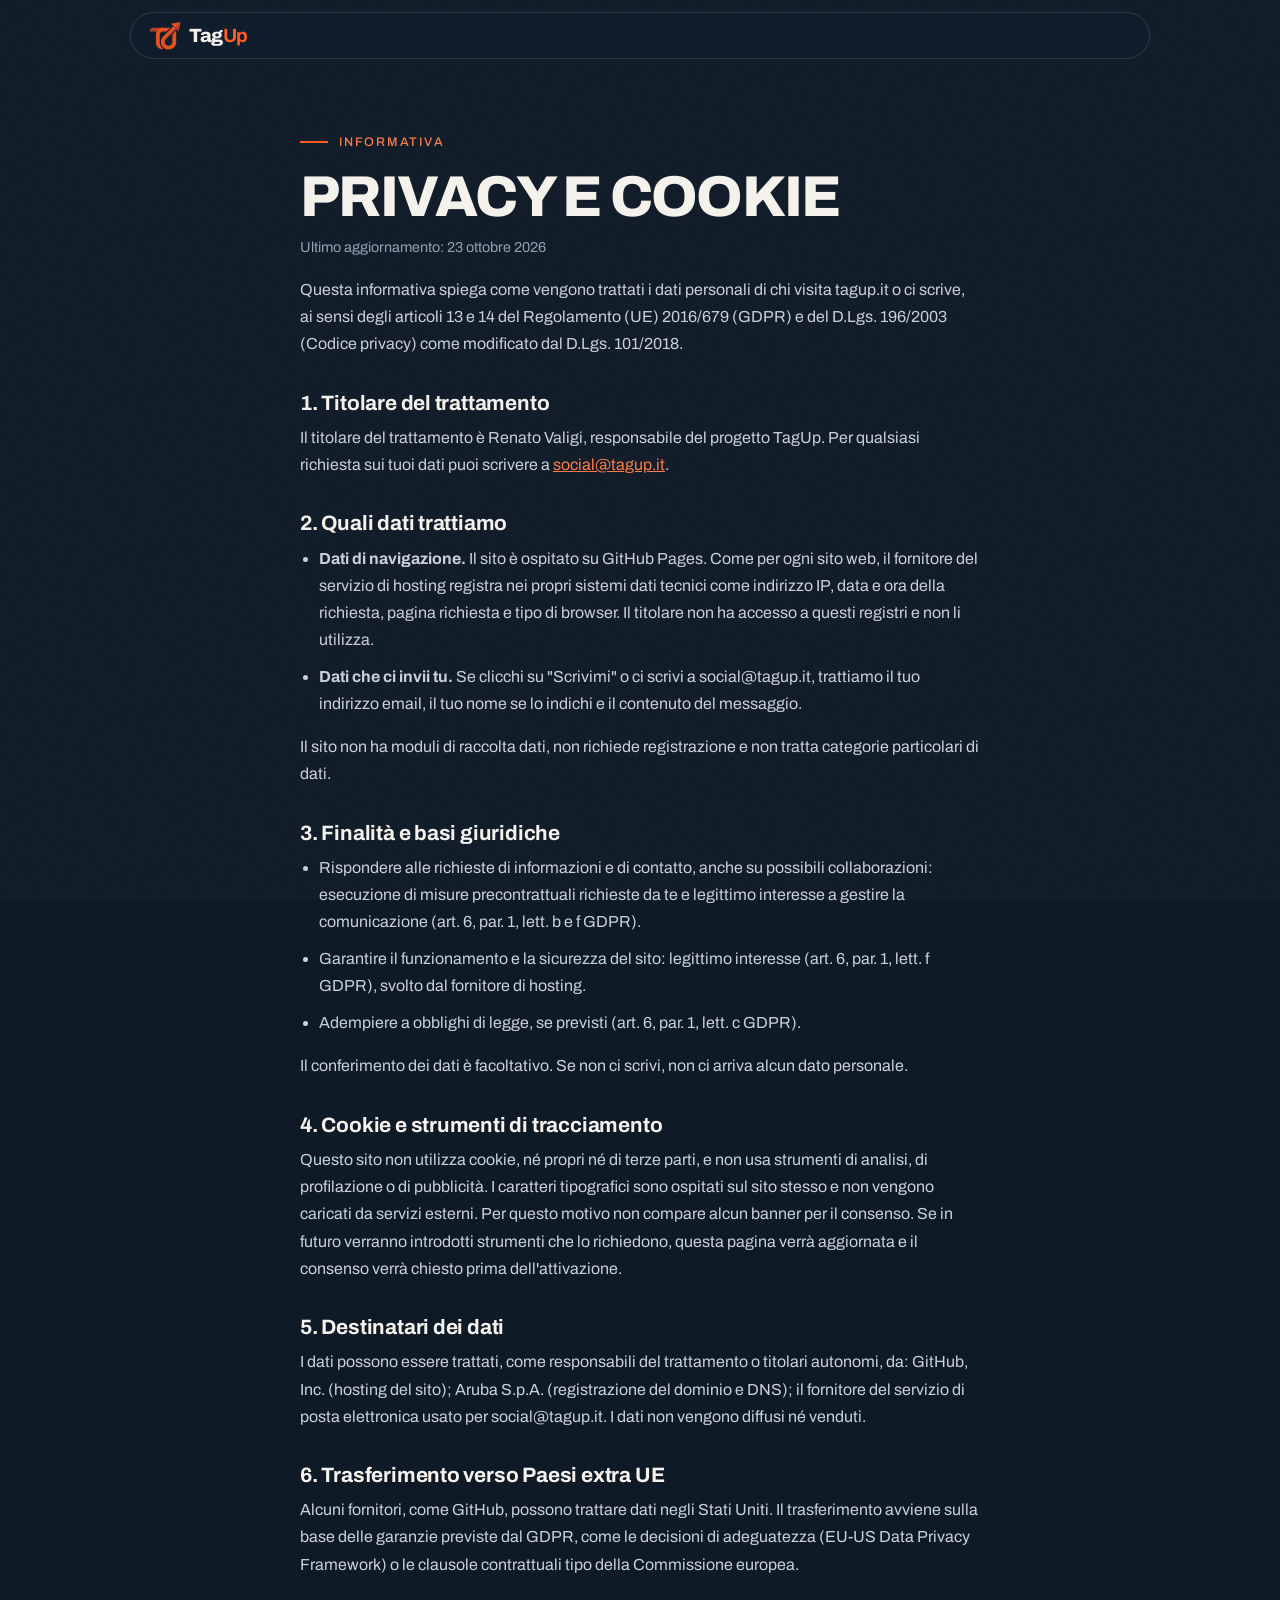
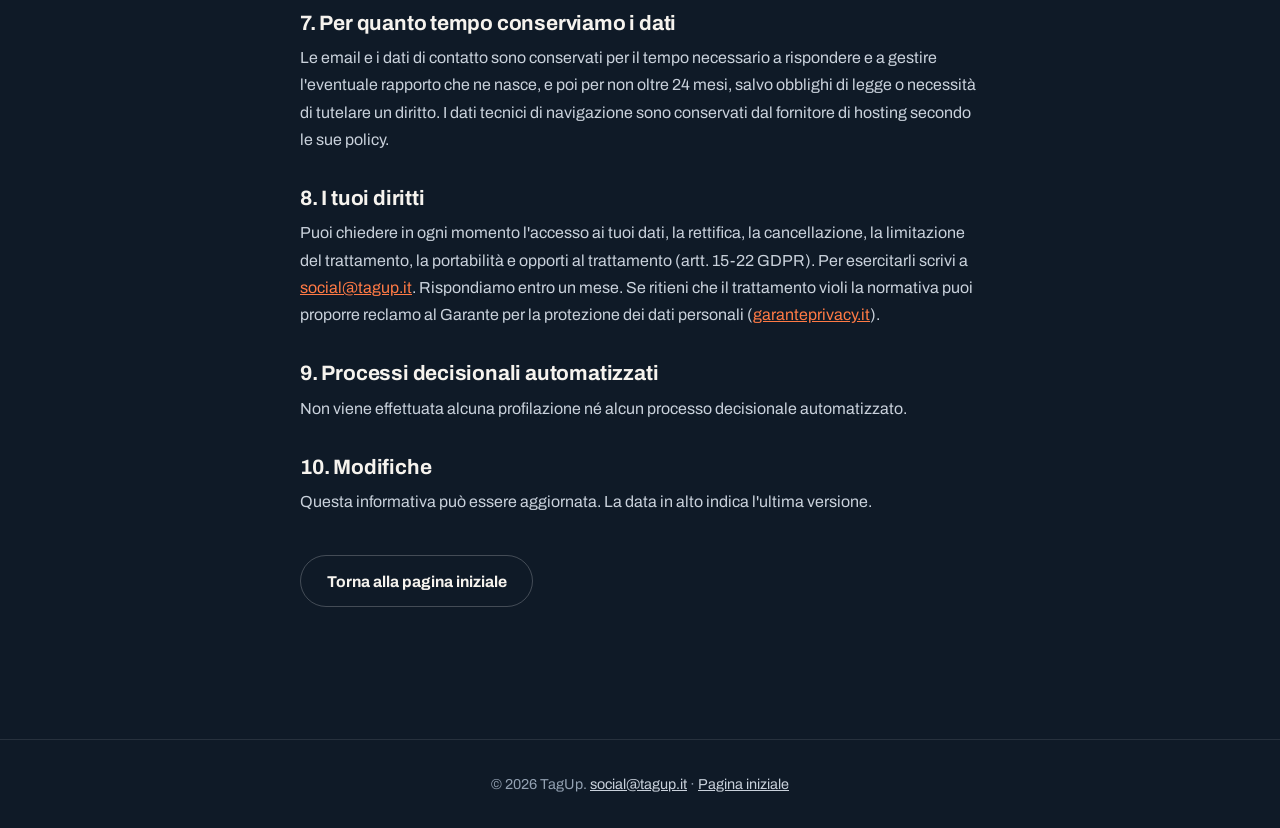
==== privacy.html @ be07acc1 "Email social@tagup.it, privacy e cookie, font in locale, riquadri leggibili Co-Authored-By: Claude S" ====
<!doctype html><html lang="it"><head><meta charset="utf-8"><meta name="viewport" content="width=device-width, initial-scale=1, viewport-fit=cover"><title>Informativa privacy e cookie | TagUp</title><meta name="robots" content="noindex"><link rel="stylesheet" href="assets/css/fonts.css"><link rel="stylesheet" href="assets/css/base.css"><link rel="stylesheet" href="assets/css/presentazione.css"><meta name="theme-color" content="#0f1a27"></head><body><svg width="0" height="0" style="position:absolute" aria-hidden="true" focusable="false"><defs><marker id="ah" viewBox="0 0 10 10" refX="8" refY="5" markerWidth="5" markerHeight="5" orient="auto-start-reverse"><path d="M0 0L10 5L0 10z" fill="#ff2929"/></marker><marker id="ay" viewBox="0 0 10 10" refX="8" refY="5" markerWidth="5" markerHeight="5" orient="auto-start-reverse"><path d="M0 0L10 5L0 10z" fill="#fbff12"/></marker><clipPath id="clip-0"> <path clip-rule="nonzero" d="M 0.78125 0 L 1199.21875 0 L 1199.21875 674.121094 L 0.78125 674.121094 Z M 0.78125 0 "/> </clipPath><clipPath id="clip-1"> <path clip-rule="nonzero" d="M 202 346.644531 L 256.222656 346.644531 L 256.222656 422 L 202 422 Z M 202 346.644531 "/> </clipPath><clipPath id="clip-2"> <path clip-rule="evenodd" d="M 250.289062 376.53125 L 256.144531 346.789062 L 226.40625 352.644531 L 234.015625 360.257812 L 201.101562 393.171875 C 198.222656 396.050781 196.191406 399.4375 195.011719 403.332031 C 193.828125 407.226562 193.632812 411.171875 194.429688 415.164062 C 195.222656 419.15625 196.910156 422.726562 199.496094 425.875 C 202.078125 429.023438 205.25 431.375 209.011719 432.933594 C 212.769531 434.492188 216.675781 435.070312 220.730469 434.671875 C 224.78125 434.273438 228.5 432.941406 231.882812 430.679688 C 235.269531 428.417969 237.921875 425.492188 239.839844 421.902344 C 241.757812 418.3125 242.71875 414.480469 242.71875 410.410156 L 242.71875 374.117188 L 230.464844 386.371094 L 230.464844 410.410156 C 230.464844 412.433594 229.988281 414.339844 229.035156 416.125 C 228.078125 417.910156 226.761719 419.367188 225.074219 420.492188 C 223.390625 421.617188 221.542969 422.277344 219.527344 422.476562 C 217.511719 422.675781 215.570312 422.386719 213.699219 421.609375 C 211.828125 420.835938 210.25 419.667969 208.964844 418.101562 C 207.679688 416.535156 206.839844 414.761719 206.445312 412.773438 C 206.050781 410.789062 206.148438 408.828125 206.734375 406.890625 C 207.324219 404.949219 208.332031 403.265625 209.765625 401.835938 L 242.679688 368.917969 Z M 250.289062 376.53125 "/> </clipPath><clipPath id="clip-3"> <path clip-rule="nonzero" d="M 202 346.644531 L 256.222656 346.644531 L 256.222656 423 L 202 423 Z M 202 346.644531 "/> </clipPath><clipPath id="clip-4"> <path clip-rule="evenodd" d="M 250.289062 376.53125 L 256.144531 346.789062 L 226.40625 352.644531 L 234.015625 360.257812 L 201.101562 393.171875 C 198.222656 396.050781 196.191406 399.4375 195.011719 403.332031 C 193.828125 407.226562 193.632812 411.171875 194.429688 415.164062 C 195.222656 419.15625 196.910156 422.726562 199.496094 425.875 C 202.078125 429.023438 205.25 431.375 209.011719 432.933594 C 212.769531 434.492188 216.675781 435.070312 220.730469 434.671875 C 224.78125 434.273438 228.5 432.941406 231.882812 430.679688 C 235.269531 428.417969 237.921875 425.492188 239.839844 421.902344 C 241.757812 418.3125 242.71875 414.480469 242.71875 410.410156 L 242.71875 374.117188 L 230.464844 386.371094 L 230.464844 410.410156 C 230.464844 412.433594 229.988281 414.339844 229.035156 416.125 C 228.078125 417.910156 226.761719 419.367188 225.074219 420.492188 C 223.390625 421.617188 221.542969 422.277344 219.527344 422.476562 C 217.511719 422.675781 215.570312 422.386719 213.699219 421.609375 C 211.828125 420.835938 210.25 419.667969 208.964844 418.101562 C 207.679688 416.535156 206.839844 414.761719 206.445312 412.773438 C 206.050781 410.789062 206.148438 408.828125 206.734375 406.890625 C 207.324219 404.949219 208.332031 403.265625 209.765625 401.835938 L 242.679688 368.917969 Z M 250.289062 376.53125 "/> </clipPath><clipPath id="clip-5"> <path clip-rule="nonzero" d="M 858 286.722656 L 912.367188 286.722656 L 912.367188 363 L 858 363 Z M 858 286.722656 "/> </clipPath><clipPath id="clip-6"> <path clip-rule="evenodd" d="M 906.433594 316.609375 L 912.289062 286.867188 L 882.550781 292.722656 L 890.160156 300.335938 L 857.246094 333.25 C 854.367188 336.128906 852.335938 339.515625 851.15625 343.410156 C 849.972656 347.304688 849.777344 351.25 850.574219 355.242188 C 851.367188 359.234375 853.054688 362.804688 855.640625 365.953125 C 858.222656 369.101562 861.394531 371.453125 865.15625 373.011719 C 868.914062 374.570312 872.820312 375.148438 876.875 374.75 C 880.925781 374.351562 884.644531 373.019531 888.027344 370.757812 C 891.414062 368.496094 894.066406 365.570312 895.984375 361.980469 C 897.902344 358.390625 898.863281 354.558594 898.863281 350.488281 L 898.863281 314.195312 L 886.609375 326.449219 L 886.609375 350.488281 C 886.609375 352.511719 886.132812 354.417969 885.179688 356.203125 C 884.222656 357.988281 882.90625 359.445312 881.222656 360.570312 C 879.535156 361.695312 877.6875 362.355469 875.671875 362.554688 C 873.65625 362.753906 871.714844 362.464844 869.84375 361.6875 C 867.972656 360.914062 866.394531 359.746094 865.109375 358.179688 C 863.824219 356.613281 862.984375 354.839844 862.589844 352.851562 C 862.195312 350.867188 862.292969 348.90625 862.878906 346.964844 C 863.46875 345.027344 864.476562 343.34375 865.910156 341.914062 L 898.824219 308.996094 Z M 906.433594 316.609375 "/> </clipPath><g id="mark"><path fill-rule="nonzero" fill="rgb(72.158813%, 25.099182%, 16.468811%)" fill-opacity="1" d="M 158.40625 377.246094 C 158.40625 376.441406 158.484375 375.644531 158.644531 374.851562 C 158.800781 374.0625 159.03125 373.292969 159.339844 372.550781 C 159.648438 371.804688 160.027344 371.097656 160.476562 370.429688 C 160.921875 369.757812 161.433594 369.136719 162.003906 368.566406 C 162.570312 368 163.191406 367.488281 163.863281 367.042969 C 164.53125 366.59375 165.238281 366.214844 165.984375 365.90625 C 166.730469 365.597656 167.496094 365.367188 168.285156 365.207031 C 169.078125 365.050781 169.875 364.972656 170.679688 364.972656 L 200.945312 364.972656 L 200.945312 377.246094 Z M 158.40625 377.246094 "/> <path fill-rule="nonzero" fill="rgb(90.979004%, 31.369019%, 12.159729%)" fill-opacity="1" d="M 224.058594 364.972656 L 200.945312 364.972656 C 200.191406 364.972656 199.441406 365.011719 198.691406 365.082031 C 197.945312 365.15625 197.203125 365.265625 196.464844 365.414062 C 195.726562 365.5625 195 365.742188 194.277344 365.960938 C 193.558594 366.179688 192.851562 366.433594 192.15625 366.722656 C 191.460938 367.007812 190.78125 367.328125 190.121094 367.683594 C 189.457031 368.039062 188.8125 368.425781 188.1875 368.84375 C 187.5625 369.261719 186.957031 369.707031 186.378906 370.183594 C 185.796875 370.664062 185.238281 371.167969 184.707031 371.699219 C 184.175781 372.230469 183.671875 372.785156 183.195312 373.367188 C 182.71875 373.949219 182.269531 374.550781 181.851562 375.179688 C 181.433594 375.804688 181.046875 376.449219 180.695312 377.109375 C 180.339844 377.773438 180.019531 378.453125 179.730469 379.148438 C 179.441406 379.84375 179.191406 380.550781 178.972656 381.269531 C 178.753906 381.988281 178.570312 382.71875 178.421875 383.453125 C 178.277344 384.191406 178.167969 384.9375 178.09375 385.683594 C 178.019531 386.433594 177.984375 387.183594 177.984375 387.933594 L 177.984375 412.992188 C 177.984375 413.742188 178.023438 414.488281 178.105469 415.230469 C 178.1875 415.976562 178.308594 416.714844 178.46875 417.445312 C 178.632812 418.179688 178.832031 418.898438 179.070312 419.609375 C 179.3125 420.316406 179.589844 421.011719 179.90625 421.691406 C 180.222656 422.371094 180.574219 423.03125 180.960938 423.671875 C 181.351562 424.3125 181.769531 424.929688 182.226562 425.527344 C 182.679688 426.121094 183.167969 426.691406 183.683594 427.230469 C 184.203125 427.773438 184.746094 428.285156 185.320312 428.769531 C 185.890625 429.253906 186.488281 429.703125 187.113281 430.121094 C 187.734375 430.539062 188.375 430.921875 189.039062 431.269531 C 189.703125 431.617188 190.382812 431.925781 191.082031 432.199219 C 191.777344 432.472656 192.488281 432.710938 193.210938 432.90625 C 193.933594 433.101562 194.667969 433.257812 195.40625 433.375 C 196.144531 433.492188 196.890625 433.566406 197.640625 433.601562 C 198.386719 433.640625 199.136719 433.632812 199.882812 433.585938 C 200.628906 433.542969 201.375 433.457031 202.113281 433.328125 C 200.28125 432.03125 198.628906 430.535156 197.152344 428.84375 C 195.679688 427.148438 194.425781 425.304688 193.394531 423.3125 C 192.363281 421.316406 191.582031 419.230469 191.054688 417.046875 C 190.523438 414.867188 190.257812 412.652344 190.257812 410.410156 L 190.257812 387.933594 C 190.257812 387.234375 190.324219 386.539062 190.460938 385.851562 C 190.597656 385.160156 190.800781 384.492188 191.070312 383.84375 C 191.339844 383.195312 191.667969 382.582031 192.058594 381.996094 C 192.449219 381.414062 192.890625 380.875 193.386719 380.378906 C 193.882812 379.882812 194.421875 379.4375 195.007812 379.046875 C 195.589844 378.660156 196.207031 378.328125 196.855469 378.0625 C 197.503906 377.792969 198.171875 377.589844 198.859375 377.453125 C 199.546875 377.316406 200.242188 377.246094 200.945312 377.246094 L 211.785156 377.246094 Z M 224.058594 364.972656 "/> <path fill-rule="nonzero" fill="rgb(90.979004%, 31.369019%, 12.159729%)" fill-opacity="1" d="M 242.71875 374.117188 L 242.71875 410.410156 C 242.71875 410.90625 242.703125 411.40625 242.671875 411.902344 C 242.640625 412.402344 242.597656 412.898438 242.535156 413.394531 C 242.472656 413.886719 242.398438 414.382812 242.308594 414.871094 C 242.214844 415.363281 242.109375 415.847656 241.988281 416.332031 C 241.867188 416.816406 241.730469 417.296875 241.582031 417.773438 C 241.429688 418.246094 241.265625 418.71875 241.085938 419.183594 C 240.90625 419.648438 240.710938 420.109375 240.503906 420.5625 C 240.296875 421.015625 240.074219 421.460938 239.839844 421.902344 C 239.605469 422.339844 239.355469 422.773438 239.09375 423.199219 C 238.832031 423.621094 238.558594 424.039062 238.273438 424.445312 C 237.984375 424.855469 237.683594 425.253906 237.375 425.644531 C 237.0625 426.03125 236.738281 426.410156 236.402344 426.78125 C 236.070312 427.152344 235.722656 427.511719 235.367188 427.859375 C 235.007812 428.207031 234.640625 428.542969 234.261719 428.871094 C 233.886719 429.195312 233.5 429.507812 233.101562 429.8125 C 232.703125 430.113281 232.296875 430.402344 231.882812 430.679688 C 231.46875 430.957031 231.046875 431.222656 230.617188 431.472656 C 230.183594 431.722656 229.746094 431.960938 229.300781 432.183594 C 228.855469 432.410156 228.402344 432.621094 227.945312 432.816406 C 227.484375 433.011719 227.023438 433.195312 226.550781 433.363281 C 226.082031 433.53125 225.609375 433.683594 225.128906 433.824219 C 224.652344 433.960938 224.167969 434.085938 223.679688 434.195312 C 223.195312 434.304688 222.703125 434.398438 222.210938 434.480469 C 221.71875 434.558594 221.226562 434.621094 220.730469 434.671875 C 220.234375 434.71875 219.734375 434.753906 219.238281 434.773438 C 218.738281 434.789062 218.238281 434.792969 217.742188 434.78125 C 217.242188 434.769531 216.746094 434.742188 216.246094 434.699219 C 215.75 434.65625 215.253906 434.597656 214.761719 434.523438 C 214.269531 434.449219 213.777344 434.363281 213.289062 434.257812 C 212.800781 434.15625 212.316406 434.039062 211.835938 433.90625 C 211.355469 433.773438 210.878906 433.625 210.410156 433.460938 C 209.9375 433.300781 209.472656 433.125 209.011719 432.933594 C 208.550781 432.742188 208.09375 432.535156 207.644531 432.316406 C 207.199219 432.097656 206.757812 431.867188 206.324219 431.621094 C 205.890625 431.375 205.464844 431.117188 205.046875 430.84375 C 204.625 430.570312 204.21875 430.289062 203.816406 429.992188 C 203.417969 429.695312 203.023438 429.382812 202.644531 429.0625 C 202.261719 428.742188 201.890625 428.410156 201.527344 428.066406 C 201.167969 427.722656 200.816406 427.367188 200.476562 427 C 200.136719 426.636719 199.8125 426.261719 199.496094 425.875 C 199.175781 425.488281 198.875 425.09375 198.582031 424.691406 C 198.289062 424.285156 198.007812 423.875 197.742188 423.453125 C 197.476562 423.03125 197.222656 422.601562 196.980469 422.164062 C 196.742188 421.726562 196.515625 421.285156 196.300781 420.832031 C 196.085938 420.382812 195.886719 419.925781 195.703125 419.460938 C 195.519531 419 195.347656 418.53125 195.191406 418.054688 C 195.035156 417.582031 194.890625 417.105469 194.765625 416.621094 C 194.636719 416.140625 194.527344 415.65625 194.429688 415.164062 C 194.332031 414.675781 194.25 414.183594 194.183594 413.691406 C 194.113281 413.195312 194.0625 412.699219 194.027344 412.203125 C 193.988281 411.703125 193.96875 411.207031 193.960938 410.707031 C 193.957031 410.210938 193.964844 409.710938 193.988281 409.210938 C 194.015625 408.714844 194.054688 408.21875 194.109375 407.722656 C 194.164062 407.226562 194.234375 406.734375 194.320312 406.242188 C 194.40625 405.75 194.503906 405.261719 194.621094 404.777344 C 194.734375 404.289062 194.863281 403.808594 195.011719 403.332031 C 195.15625 402.855469 195.3125 402.382812 195.488281 401.914062 C 195.660156 401.449219 195.847656 400.984375 196.050781 400.53125 C 196.253906 400.074219 196.46875 399.625 196.699219 399.179688 C 196.929688 398.738281 197.171875 398.304688 197.429688 397.875 C 197.683594 397.449219 197.953125 397.027344 198.238281 396.617188 C 198.519531 396.207031 198.8125 395.804688 199.121094 395.410156 C 199.425781 395.015625 199.746094 394.632812 200.074219 394.261719 C 200.40625 393.886719 200.746094 393.523438 201.101562 393.171875 L 234.015625 360.257812 L 242.679688 368.921875 L 209.765625 401.835938 C 209.414062 402.183594 209.085938 402.558594 208.78125 402.949219 C 208.472656 403.339844 208.195312 403.75 207.9375 404.175781 C 207.683594 404.601562 207.453125 405.039062 207.253906 405.496094 C 207.050781 405.949219 206.878906 406.414062 206.734375 406.890625 C 206.589844 407.363281 206.476562 407.847656 206.390625 408.335938 C 206.308594 408.824219 206.253906 409.316406 206.226562 409.8125 C 206.203125 410.308594 206.210938 410.804688 206.246094 411.300781 C 206.28125 411.796875 206.351562 412.289062 206.445312 412.773438 C 206.542969 413.261719 206.667969 413.742188 206.824219 414.210938 C 206.980469 414.683594 207.164062 415.144531 207.378906 415.59375 C 207.589844 416.042969 207.828125 416.476562 208.09375 416.894531 C 208.359375 417.316406 208.652344 417.71875 208.964844 418.101562 C 209.28125 418.484375 209.617188 418.847656 209.976562 419.191406 C 210.335938 419.53125 210.71875 419.851562 211.117188 420.148438 C 211.515625 420.445312 211.929688 420.714844 212.363281 420.960938 C 212.792969 421.203125 213.238281 421.421875 213.699219 421.609375 C 214.15625 421.800781 214.625 421.960938 215.105469 422.09375 C 215.582031 422.226562 216.070312 422.332031 216.558594 422.402344 C 217.050781 422.476562 217.546875 422.519531 218.042969 422.53125 C 218.539062 422.542969 219.035156 422.523438 219.527344 422.476562 C 220.023438 422.425781 220.511719 422.347656 220.996094 422.238281 C 221.480469 422.132812 221.957031 421.992188 222.425781 421.824219 C 222.890625 421.660156 223.347656 421.464844 223.792969 421.238281 C 224.234375 421.015625 224.664062 420.765625 225.074219 420.492188 C 225.488281 420.214844 225.882812 419.914062 226.257812 419.589844 C 226.636719 419.265625 226.992188 418.921875 227.324219 418.550781 C 227.65625 418.183594 227.96875 417.796875 228.253906 417.390625 C 228.539062 416.984375 228.800781 416.5625 229.035156 416.125 C 229.269531 415.6875 229.472656 415.238281 229.652344 414.773438 C 229.832031 414.308594 229.980469 413.835938 230.101562 413.355469 C 230.222656 412.875 230.3125 412.386719 230.375 411.894531 C 230.433594 411.402344 230.464844 410.90625 230.464844 410.410156 L 230.464844 386.371094 Z M 242.71875 374.117188 "/> <path fill-rule="nonzero" fill="rgb(90.979004%, 31.369019%, 12.159729%)" fill-opacity="1" d="M 256.144531 346.789062 L 250.289062 376.53125 L 238.347656 364.589844 L 226.40625 352.644531 Z M 256.144531 346.789062 "/> <g clip-path="url(#clip-1)"> <g clip-path="url(#clip-2)"> <path fill-rule="nonzero" fill="rgb(72.158813%, 25.099182%, 16.468811%)" fill-opacity="1" d="M 214.628906 421.953125 C 213.421875 421.902344 212.242188 421.6875 211.097656 421.300781 C 209.953125 420.914062 208.886719 420.371094 207.898438 419.679688 C 206.90625 418.984375 206.035156 418.167969 205.277344 417.222656 C 204.523438 416.28125 203.917969 415.25 203.457031 414.132812 C 203 413.015625 202.707031 411.855469 202.578125 410.652344 C 202.453125 409.449219 202.496094 408.253906 202.714844 407.066406 C 202.929688 405.878906 203.308594 404.742188 203.851562 403.664062 C 204.394531 402.582031 205.078125 401.601562 205.898438 400.71875 L 256.144531 346.789062 L 250.289062 376.53125 L 242.679688 368.921875 L 209.765625 401.835938 C 209.398438 402.199219 209.058594 402.585938 208.742188 402.996094 C 208.425781 403.40625 208.136719 403.835938 207.875 404.28125 C 207.613281 404.726562 207.382812 405.1875 207.179688 405.664062 C 206.976562 406.140625 206.804688 406.628906 206.664062 407.125 C 206.523438 407.625 206.417969 408.128906 206.34375 408.640625 C 206.265625 409.152344 206.222656 409.667969 206.214844 410.183594 C 206.203125 410.703125 206.226562 411.21875 206.285156 411.730469 C 206.339844 412.246094 206.429688 412.753906 206.550781 413.257812 C 206.671875 413.761719 206.828125 414.253906 207.011719 414.738281 C 207.195312 415.222656 207.410156 415.691406 207.65625 416.144531 C 207.898438 416.601562 208.171875 417.039062 208.472656 417.460938 C 208.773438 417.882812 209.101562 418.28125 209.453125 418.660156 C 209.804688 419.039062 210.179688 419.394531 210.578125 419.726562 C 210.976562 420.058594 211.390625 420.363281 211.828125 420.640625 C 212.265625 420.917969 212.71875 421.167969 213.1875 421.386719 C 213.65625 421.605469 214.136719 421.796875 214.628906 421.953125 Z M 214.628906 421.953125 "/> </g> </g> <g clip-path="url(#clip-3)"> <g clip-path="url(#clip-4)"> <path fill="none" stroke-width="1.2" stroke-linecap="butt" stroke-linejoin="round" stroke="rgb(72.158813%, 25.099182%, 16.468811%)" stroke-opacity="1" stroke-miterlimit="4" d="M 328.465532 559.84785 C 322.761946 559.607893 317.187567 558.592692 311.779312 556.765329 C 306.371057 554.937967 301.331967 552.372276 296.66204 549.105173 C 291.973655 545.819612 287.857475 541.961847 284.276583 537.49496 C 280.714149 533.046532 277.853127 528.173566 275.675058 522.894518 C 273.515448 517.615471 272.131082 512.133383 271.521961 506.448255 C 270.931299 500.763127 271.134339 495.114916 272.167999 489.50362 C 273.1832 483.892325 274.973646 478.520987 277.539337 473.426522 C 280.105028 468.313598 283.335214 463.680588 287.211438 459.509033 L 524.639364 204.675017 L 496.97051 345.215811 L 461.013922 309.259222 L 305.485063 464.78808 C 303.749992 466.504694 302.144128 468.332056 300.649013 470.270168 C 299.153898 472.20828 297.787991 474.238683 296.551291 476.342918 C 295.314591 478.447154 294.225557 480.625223 293.26573 482.877124 C 292.305903 485.129025 291.493742 487.436301 290.829247 489.780494 C 290.164751 492.143144 289.666379 494.524253 289.315674 496.942278 C 288.946509 499.360303 288.743469 501.796787 288.706553 504.23327 C 288.651178 506.688212 288.761927 509.124695 289.0388 511.54272 C 289.297215 513.979204 289.721754 516.378771 290.293959 518.75988 C 290.866163 521.140988 291.604491 523.466723 292.472027 525.75554 C 293.339563 528.044358 294.354764 530.259343 295.517631 532.400495 C 296.66204 534.560105 297.954115 536.627425 299.375397 538.620911 C 300.796679 540.614398 302.347168 542.497135 304.008407 544.287581 C 305.669646 546.078027 307.441633 547.757724 309.324371 549.326672 C 311.207108 550.895619 313.163678 552.335359 315.230997 553.645892 C 317.298316 554.956425 319.439469 556.13775 321.654453 557.17141 C 323.869438 558.20507 326.139798 559.109522 328.465532 559.84785 Z M 328.465532 559.84785 " transform="matrix(0.211627, 0, 0, 0.211627, 145.116822, 303.474359)"/> </g> </g> </g></defs></svg><header class="site-header"><div class="container"><nav class="site-nav" aria-label="TagUp"><a class="site-brand" href="index.html" aria-label="TagUp, home"><svg class="mark" viewBox="156 344 102 92" aria-hidden="true"><use href="#mark"/></svg><span>Tag<b>Up</b></span></a></nav></div></header><main id="main"><section class="sec legal"><div class="container legal__in">
<p class="label">Informativa</p><h1>Privacy e cookie</h1>
<p class="legal__date">Ultimo aggiornamento: 23 ottobre 2026</p>
<p>Questa informativa spiega come vengono trattati i dati personali di chi visita tagup.it o ci scrive, ai sensi degli articoli 13 e 14 del Regolamento (UE) 2016/679 (GDPR) e del D.Lgs. 196/2003 (Codice privacy) come modificato dal D.Lgs. 101/2018.</p>
<h2>1. Titolare del trattamento</h2>
<p>Il titolare del trattamento è Renato Valigi, responsabile del progetto TagUp. Per qualsiasi richiesta sui tuoi dati puoi scrivere a <a href="mailto:social@tagup.it">social@tagup.it</a>.</p>
<h2>2. Quali dati trattiamo</h2>
<ul>
<li><b>Dati di navigazione.</b> Il sito è ospitato su GitHub Pages. Come per ogni sito web, il fornitore del servizio di hosting registra nei propri sistemi dati tecnici come indirizzo IP, data e ora della richiesta, pagina richiesta e tipo di browser. Il titolare non ha accesso a questi registri e non li utilizza.</li>
<li><b>Dati che ci invii tu.</b> Se clicchi su "Scrivimi" o ci scrivi a social@tagup.it, trattiamo il tuo indirizzo email, il tuo nome se lo indichi e il contenuto del messaggio.</li>
</ul>
<p>Il sito non ha moduli di raccolta dati, non richiede registrazione e non tratta categorie particolari di dati.</p>
<h2>3. Finalità e basi giuridiche</h2>
<ul>
<li>Rispondere alle richieste di informazioni e di contatto, anche su possibili collaborazioni: esecuzione di misure precontrattuali richieste da te e legittimo interesse a gestire la comunicazione (art. 6, par. 1, lett. b e f GDPR).</li>
<li>Garantire il funzionamento e la sicurezza del sito: legittimo interesse (art. 6, par. 1, lett. f GDPR), svolto dal fornitore di hosting.</li>
<li>Adempiere a obblighi di legge, se previsti (art. 6, par. 1, lett. c GDPR).</li>
</ul>
<p>Il conferimento dei dati è facoltativo. Se non ci scrivi, non ci arriva alcun dato personale.</p>
<h2>4. Cookie e strumenti di tracciamento</h2>
<p>Questo sito non utilizza cookie, né propri né di terze parti, e non usa strumenti di analisi, di profilazione o di pubblicità. I caratteri tipografici sono ospitati sul sito stesso e non vengono caricati da servizi esterni. Per questo motivo non compare alcun banner per il consenso. Se in futuro verranno introdotti strumenti che lo richiedono, questa pagina verrà aggiornata e il consenso verrà chiesto prima dell'attivazione.</p>
<h2>5. Destinatari dei dati</h2>
<p>I dati possono essere trattati, come responsabili del trattamento o titolari autonomi, da: GitHub, Inc. (hosting del sito); Aruba S.p.A. (registrazione del dominio e DNS); il fornitore del servizio di posta elettronica usato per social@tagup.it. I dati non vengono diffusi né venduti.</p>
<h2>6. Trasferimento verso Paesi extra UE</h2>
<p>Alcuni fornitori, come GitHub, possono trattare dati negli Stati Uniti. Il trasferimento avviene sulla base delle garanzie previste dal GDPR, come le decisioni di adeguatezza (EU-US Data Privacy Framework) o le clausole contrattuali tipo della Commissione europea.</p>
<h2>7. Per quanto tempo conserviamo i dati</h2>
<p>Le email e i dati di contatto sono conservati per il tempo necessario a rispondere e a gestire l'eventuale rapporto che ne nasce, e poi per non oltre 24 mesi, salvo obblighi di legge o necessità di tutelare un diritto. I dati tecnici di navigazione sono conservati dal fornitore di hosting secondo le sue policy.</p>
<h2>8. I tuoi diritti</h2>
<p>Puoi chiedere in ogni momento l'accesso ai tuoi dati, la rettifica, la cancellazione, la limitazione del trattamento, la portabilità e opporti al trattamento (artt. 15-22 GDPR). Per esercitarli scrivi a <a href="mailto:social@tagup.it">social@tagup.it</a>. Rispondiamo entro un mese. Se ritieni che il trattamento violi la normativa puoi proporre reclamo al Garante per la protezione dei dati personali (<a href="https://www.garanteprivacy.it" target="_blank" rel="noopener">garanteprivacy.it</a>).</p>
<h2>9. Processi decisionali automatizzati</h2>
<p>Non viene effettuata alcuna profilazione né alcun processo decisionale automatizzato.</p>
<h2>10. Modifiche</h2>
<p>Questa informativa può essere aggiornata. La data in alto indica l'ultima versione.</p>
<p style="margin-top:2.5rem"><a class="btn btn--ghost" href="index.html">Torna alla pagina iniziale</a></p>
</div></section></main><footer class="pres-foot"><div class="container">&copy; 2026 TagUp. <a href="mailto:social@tagup.it">social@tagup.it</a> &middot; <a href="index.html">Pagina iniziale</a></div></footer></body></html>
---- assets/css/fonts.css ----
@font-face{font-family:"Archivo";font-style:normal;font-weight:100 900;font-display:swap;src:url([data-uri]) format("woff2");}
@font-face{font-family:"Caveat";font-style:normal;font-weight:700;font-display:swap;src:url([data-uri]) format("woff2");}
---- assets/css/base.css ----
@charset "UTF-8";
/* TagUp: base. Stessa famiglia di renatovaligi.com (Bricolage, Inter, JetBrains Mono, arancio, grana),
   ma con sezioni chiare e scure alternate, nav a pillola e scorrimento a scene. */
:root {
  --accent: #ff5a1f; --accent-2: #ff8a3d; --accent-3: #ffd27a; --glow: rgba(255, 90, 31, .42);
  --navy: #0f1a27; --cream: #f6f3ee;
  --font-display: "Archivo", "Helvetica Neue", Arial, sans-serif;
  --font-body: "Archivo", "Helvetica Neue", Arial, sans-serif;
  --font-mono: "Archivo", "Helvetica Neue", Arial, sans-serif;
  --ease: cubic-bezier(.16, 1, .3, 1); --radius: 24px; --radius-sm: 14px; --header-h: 76px;
  --bg: #0f1a27; --bg-2: #15253a; --bg-3: #1b2f47; --text: #f6f3ee; --text-2: #c9d1db; --muted: #93a1b2;
  --line: rgba(255, 255, 255, .1); --line-2: rgba(255, 255, 255, .22); --accent-text: #ff7a45;
  color-scheme: dark;
}
.sec--light { --bg: #f6f3ee; --bg-2: #ffffff; --bg-3: #ece6dc; --text: #13202f; --text-2: #3a495b; --muted: #5c6b7c; --line: rgba(19, 32, 47, .12); --line-2: rgba(19, 32, 47, .26); --accent-text: #c2410c; }
*, *::before, *::after { box-sizing: border-box; }
html { scroll-behavior: smooth; scroll-padding-top: 90px; }
body { margin: 0; font-family: var(--font-body); line-height: 1.7; color: var(--text-2); background: #0f1a27; -webkit-font-smoothing: antialiased; overflow-x: clip; }
body::after { content: ""; position: fixed; inset: 0; z-index: 1200; pointer-events: none; opacity: .045; background-image: url("data:image/svg+xml,%3Csvg xmlns='http://www.w3.org/2000/svg' width='160' height='160'%3E%3Cfilter id='n'%3E%3CfeTurbulence type='fractalNoise' baseFrequency='.8' numOctaves='2' stitchTiles='stitch'/%3E%3C/filter%3E%3Crect width='100%25' height='100%25' filter='url(%23n)'/%3E%3C/svg%3E"); }
img, svg { max-width: 100%; }
a { color: var(--accent-text); text-decoration: none; } a:hover { text-decoration: underline; }
h1, h2, h3, h4 { font-family: var(--font-display); font-weight: 700; line-height: 1.04; letter-spacing: -.03em; color: var(--text); margin: 0 0 1rem; text-wrap: balance; }
h1 { font-size: clamp(2.6rem, 7vw, 5.2rem); } h2 { font-size: clamp(2rem, 4.6vw, 3.6rem); } h3 { font-size: 1.35rem; }
p { margin: 0 0 1rem; }
.container { width: 100%; max-width: 1180px; margin-inline: auto; padding-inline: max(1.25rem, env(safe-area-inset-left, 0px)); }
@media (min-width: 768px) { .container { padding-inline: 2.5rem; } }
.skip-link { position: absolute; left: -999px; } .skip-link:focus { left: 1rem; top: 1rem; z-index: 2000; background: #fff; color: #000; padding: .5rem 1rem; }
:focus-visible { outline: 2px solid var(--accent); outline-offset: 3px; }

/* sezioni */
.sec { background: var(--bg); color: var(--text-2); padding-block: clamp(4.5rem, 9vw, 8rem); position: relative; }
.sec--round { border-radius: 40px 40px 0 0; margin-top: -40px; z-index: 2; }
.sec--tight { padding-block: clamp(3rem, 6vw, 5rem); }
.label { display: inline-flex; align-items: center; gap: .7rem; font: 500 .78rem/1 var(--font-mono); letter-spacing: .14em; text-transform: uppercase; color: var(--accent-text); margin-bottom: 1.2rem; }
.label::before { content: ""; width: 28px; height: 2px; background: var(--accent); }
.lead { font-size: clamp(1.05rem, 1.6vw, 1.3rem); color: var(--text-2); max-width: 60ch; }
.center { text-align: center; } .center .lead { margin-inline: auto; } .center .label { justify-content: center; }
.row { display: flex; gap: .8rem; flex-wrap: wrap; } .center .row { justify-content: center; }
.head2 { display: flex; flex-wrap: wrap; align-items: end; justify-content: space-between; gap: 1.5rem; margin-bottom: 2.5rem; }
.head2 h2 { margin: 0; max-width: 18ch; }
.link-arrow { font-weight: 700; color: var(--text); } .link-arrow::after { content: " \2192"; color: var(--accent); display: inline-block; transition: transform .35s var(--ease); } .link-arrow:hover { text-decoration: none; } .link-arrow:hover::after { transform: translateX(5px); }

/* bottoni */
.btn { display: inline-flex; align-items: center; justify-content: center; gap: .6rem; min-height: 52px; padding: 0 1.6rem; border-radius: 99px; font: 700 .98rem/1 var(--font-body); border: 1px solid transparent; cursor: pointer; transition: transform .35s var(--ease), box-shadow .3s, background .25s, border-color .25s; text-decoration: none !important; }
.btn:active { transform: scale(.97); }
.btn--primary { color: #0f1a27; background: linear-gradient(120deg, var(--accent), var(--accent-2)); box-shadow: 0 10px 34px -10px var(--glow); }
.btn--primary::after { content: "\2192"; transition: transform .35s var(--ease); } .btn--primary:hover { box-shadow: 0 14px 44px -8px var(--glow); color: #0f1a27; } .btn--primary:hover::after { transform: translateX(4px); }
.btn--ghost { color: var(--text); background: transparent; border-color: var(--line-2); } .btn--ghost:hover { border-color: var(--accent); color: var(--text); }
.btn--dark { background: #0f1a27; color: #f6f3ee; } .btn--dark:hover { color: #fff; box-shadow: 0 14px 40px -12px rgba(0,0,0,.6); }

/* header a pillola */
.site-header { position: fixed; top: 12px; left: 0; right: 0; z-index: 1000; pointer-events: none; }
.site-nav { pointer-events: auto; position: relative; max-width: 1040px; margin-inline: auto; display: flex; align-items: center; justify-content: space-between; gap: 1rem; padding: .5rem .5rem .5rem 1.1rem; border-radius: 99px; background: rgba(15, 26, 39, .55); border: 1px solid rgba(255,255,255,.12); backdrop-filter: blur(16px) saturate(150%); -webkit-backdrop-filter: blur(16px) saturate(150%); transition: background .3s, box-shadow .3s; color: #f6f3ee; }
.site-header.is-scrolled .site-nav { background: rgba(15, 26, 39, .86); box-shadow: 0 18px 50px -20px rgba(0,0,0,.6); }
.site-header .container { max-width: 1100px; }
.site-brand { display: inline-flex; align-items: center; gap: .55rem; font: 800 1.2rem/1 var(--font-display); letter-spacing: -.03em; color: #f6f3ee; } .site-brand:hover { text-decoration: none; } .site-brand b { color: var(--accent); }
.mark { width: 32px; height: 29px; flex: none; }
.nav-menu { list-style: none; margin: 0; padding: 0; display: flex; align-items: center; gap: .2rem; }
.nav-menu a { display: block; padding: .6rem 1rem; border-radius: 99px; color: #d8dee6; font-weight: 500; font-size: .94rem; } .nav-menu a:hover { color: #fff; text-decoration: none; background: rgba(255,255,255,.08); } .nav-menu a[aria-current="page"] { color: #fff; background: rgba(255,255,255,.12); }
.nav-menu li:last-child a { background: linear-gradient(120deg, var(--accent), var(--accent-2)); color: #0f1a27; font-weight: 700; margin-left: .3rem; }
.nav-toggle-checkbox { position: absolute; opacity: 0; pointer-events: none; } .nav-toggle { display: none; width: 44px; height: 44px; border-radius: 50%; cursor: pointer; place-items: center; align-content: center; gap: 5px; background: rgba(255,255,255,.08); } .nav-toggle span { display: block; width: 18px; height: 2px; background: #fff; transition: transform .3s; }
@media (max-width: 860px) {
  .nav-toggle { display: grid; }
  .nav-menu { position: absolute; top: calc(100% + 8px); left: 0; right: 0; flex-direction: column; align-items: stretch; padding: .6rem; border-radius: 24px; background: rgba(15,26,39,.97); border: 1px solid rgba(255,255,255,.12); opacity: 0; visibility: hidden; transform: translateY(-8px); transition: all .3s var(--ease); }
  .nav-menu a { padding: .9rem 1rem; } .nav-menu li:last-child a { margin: .3rem 0 0; text-align: center; }
  .nav-toggle-checkbox:checked ~ .nav-menu { opacity: 1; visibility: visible; transform: none; }
  .nav-toggle-checkbox:focus-visible ~ .nav-toggle { outline: 2px solid var(--accent); }
}
.progress { position: fixed; top: 0; left: 0; height: 3px; width: 100%; transform-origin: 0 50%; transform: scaleX(var(--p, 0)); background: linear-gradient(90deg, var(--accent), var(--accent-3)); z-index: 1100; }

/* hero */
.hero { position: relative; background: radial-gradient(60% 50% at 50% 0%, rgba(255,90,31,.22), transparent 70%), radial-gradient(40% 30% at 85% 60%, rgba(47,111,235,.14), transparent 70%), #0f1a27; padding: calc(var(--header-h) + 4.5rem) 0 0; text-align: center; overflow: hidden; }
.hero::before { content: ""; position: absolute; inset: 0; opacity: .5; background-image: linear-gradient(var(--line) 1px, transparent 1px), linear-gradient(90deg, var(--line) 1px, transparent 1px); background-size: 72px 72px; -webkit-mask-image: radial-gradient(70% 60% at 50% 20%, #000, transparent); mask-image: radial-gradient(70% 60% at 50% 20%, #000, transparent); }
.hero .container { position: relative; }
.chip { display: inline-flex; align-items: center; gap: .6rem; padding: .55rem 1rem; border: 1px solid var(--line-2); border-radius: 99px; font: 500 .74rem/1 var(--font-mono); letter-spacing: .1em; text-transform: uppercase; color: var(--text-2); background: rgba(255,255,255,.04); margin-bottom: 1.6rem; }
.chip i { width: 8px; height: 8px; border-radius: 50%; background: var(--accent); box-shadow: 0 0 0 0 var(--glow); animation: ping 2s infinite; }
@keyframes ping { 70% { box-shadow: 0 0 0 10px transparent; } 100% { box-shadow: 0 0 0 0 transparent; } }
.hero h1 { font-size: clamp(2.8rem, 8.4vw, 6.8rem); line-height: .96; letter-spacing: -.04em; max-width: 14ch; margin-inline: auto; }
.hero h1 em { font-style: normal; color: var(--accent); }
.ln { display: block; overflow: hidden; padding-bottom: .08em; } .ln > span { display: block; transform: translateY(105%); animation: lnup 1.1s var(--ease) forwards; animation-delay: calc(var(--i, 0) * 120ms + 200ms); }
@keyframes lnup { to { transform: none; } }
.hero__for { font: 500 clamp(1rem, 2vw, 1.35rem)/1.3 var(--font-display); color: var(--text-2); margin: 1.6rem 0 2rem; display: flex; gap: .5em; justify-content: center; align-items: baseline; flex-wrap: wrap; }
.rot { display: inline-grid; height: 1.35em; overflow: hidden; text-align: left; } .rot b { grid-area: 1 / 1; color: var(--text); font-weight: 700; transform: translateY(110%); opacity: 0; transition: transform .7s var(--ease), opacity .5s; } .rot b.on { transform: none; opacity: 1; } .rot b.out { transform: translateY(-110%); opacity: 0; }
.hero__text { max-width: 58ch; margin: 0 auto 2rem; font-size: 1.1rem; }
.fade-in { opacity: 0; animation: fin 1s var(--ease) forwards; animation-delay: calc(var(--d, 0) * 1ms + 700ms); } @keyframes fin { from { opacity: 0; transform: translateY(18px); } to { opacity: 1; transform: none; } }
.stage { position: relative; max-width: 1080px; margin: 4rem auto 0; padding-inline: 1.25rem; perspective: 1800px; }
.stage__frame { transform-origin: 50% 0; transform: rotateX(calc(24deg * (1 - var(--t, 0)))) translateY(calc(50px * (1 - var(--t, 0)))) scale(calc(.9 + .1 * var(--t, 0))); will-change: transform; border-radius: 16px 16px 0 0; }
.stage .frame { border-bottom: 0; border-radius: 16px 16px 0 0; box-shadow: 0 -30px 120px -30px var(--glow), 0 0 0 1px rgba(255,255,255,.06); background: #0b141e; } .stage .frame:hover { transform: none; }
.fchip { position: absolute; z-index: 3; font: 800 .9rem/1 "Archivo", Arial, sans-serif; padding: .8rem 1.1rem; border-radius: 12px; box-shadow: 0 18px 40px -14px rgba(0,0,0,.7); opacity: 0; animation: pop .8s var(--ease) forwards, bob 5s ease-in-out infinite; animation-delay: calc(var(--d) * 1ms + 1300ms), calc(var(--d) * 1ms + 2100ms); }
@keyframes pop { from { opacity: 0; transform: scale(.6) translateY(20px); } to { opacity: 1; transform: none; } } @keyframes bob { 50% { transform: translateY(-10px); } }
@media (max-width: 760px) { .fchip { display: none; } }

/* marquee */
.marquee { background: var(--accent); color: #0f1a27; overflow: hidden; padding-block: 1.1rem; position: relative; z-index: 3; }
.marquee__track { display: flex; width: max-content; animation: slide 38s linear infinite; } .marquee:hover .marquee__track { animation-play-state: paused; }
.marquee__group { display: flex; list-style: none; margin: 0; padding: 0; } .marquee__group li { font: 800 clamp(1.1rem, 2.4vw, 1.6rem)/1 var(--font-display); letter-spacing: .04em; padding-inline: 2.4rem; white-space: nowrap; display: flex; align-items: center; text-transform: uppercase; }
@keyframes slide { to { transform: translateX(-50%); } }

/* numeri */
.stats { display: grid; grid-template-columns: repeat(2, 1fr); } @media (min-width: 900px) { .stats { grid-template-columns: repeat(4, 1fr); } }
.stat { padding: 1.6rem 1.4rem; border-left: 1px solid var(--line-2); } .stat__num { font: 800 clamp(3rem, 7vw, 5.4rem)/1 var(--font-display); letter-spacing: -.05em; color: var(--text); display: block; } .stat__num small { font-size: .45em; color: var(--accent); margin-left: .05em; }
.stat__label { display: block; margin-top: .7rem; font-size: .92rem; color: var(--muted); max-width: 22ch; }

/* dichiarazione con parole che si accendono */
.statement { font: 700 clamp(1.8rem, 4.6vw, 3.6rem)/1.15 var(--font-display); letter-spacing: -.03em; color: var(--text); max-width: 26ch; margin: 0 auto; text-align: center; }
.statement .wd { opacity: .2; transition: opacity .35s; } .statement .wd.on { opacity: 1; } .statement .wd.hl.on { color: var(--accent); }

/* scene a scorrimento */
.scrolly { display: grid; gap: 2rem; }
.step { padding-block: 1.5rem; } .step__n { font: 500 .78rem/1 var(--font-mono); color: var(--accent-text); letter-spacing: .12em; text-transform: uppercase; display: block; margin-bottom: 1rem; } .step h3 { font-size: clamp(1.7rem, 3.2vw, 2.5rem); } .step p { color: var(--text-2); }
.ticks { list-style: none; padding: 0; margin: 1.2rem 0 0; display: grid; gap: .55rem; } .ticks li { position: relative; padding-left: 1.6rem; color: var(--text-2); font-size: .97rem; } .ticks li::before { content: ""; position: absolute; left: 0; top: .62em; width: .9rem; height: 2px; background: var(--accent); }
.step__frame { margin-top: 1.5rem; } .scrolly__stage { display: none; }
@media (min-width: 960px) {
  .scrolly { grid-template-columns: minmax(0, .72fr) minmax(0, 1.28fr); gap: 4rem; align-items: start; }
  .step { min-height: 88vh; display: flex; flex-direction: column; justify-content: center; opacity: .28; transition: opacity .6s var(--ease); } .step.is-active { opacity: 1; } .step__frame { display: none; }
  .scrolly__stage { display: flex; flex-direction: column; justify-content: center; gap: 1.2rem; position: sticky; top: calc(var(--header-h) + 1vh); height: calc(100vh - var(--header-h) - 2vh); }
  .stack { display: grid; } .stack > .frame { grid-area: 1 / 1; opacity: 0; transform: translateY(26px) scale(.97); transition: opacity .6s var(--ease), transform .8s var(--ease); pointer-events: none; align-self: start; } .stack > .frame.on { opacity: 1; transform: none; pointer-events: auto; }
  .pips { display: flex; gap: .5rem; } .pips i { height: 4px; flex: 1; border-radius: 4px; background: var(--line-2); overflow: hidden; position: relative; } .pips i::after { content: ""; position: absolute; inset: 0; background: var(--accent); transform: scaleX(0); transform-origin: 0 50%; transition: transform .6s var(--ease); } .pips i.on::after, .pips i.done::after { transform: none; }
}

/* metodo: schede che si impilano */
.cards-stack { display: grid; gap: 1.5rem; margin-top: 3rem; }
.mcard { position: sticky; top: calc(var(--header-h) + 1rem + var(--k) * 26px); border-radius: 32px; padding: clamp(1.8rem, 4vw, 3.2rem); min-height: 260px; display: grid; gap: 1.2rem; align-content: space-between; overflow: hidden; box-shadow: 0 30px 70px -30px rgba(0,0,0,.4); }
.mcard h3 { font-size: clamp(1.8rem, 4vw, 3rem); margin: 0; } .mcard p { max-width: 46ch; margin: 0; font-size: 1.08rem; }
.mcard__n { font: 800 clamp(4rem, 12vw, 9rem)/.8 var(--font-display); letter-spacing: -.06em; opacity: .9; }
.mcard--1 { background: #0f1a27; color: #c9d1db; } .mcard--1 h3, .mcard--1 .mcard__n { color: #f6f3ee; } .mcard--1 .mcard__n { color: var(--accent); }
.mcard--2 { background: var(--accent); color: #2a1206; } .mcard--2 h3, .mcard--2 .mcard__n { color: #0f1a27; }
.mcard--3 { background: #fff; color: #3a495b; } .mcard--3 h3 { color: #13202f; } .mcard--3 .mcard__n { color: var(--accent); }
@media (min-width: 800px) { .mcard { grid-template-columns: 1fr auto; align-items: end; } }

/* guida app */
.skill-grid { display: grid; gap: 1rem; } @media (min-width: 700px) { .skill-grid { grid-template-columns: repeat(2, 1fr); } } @media (min-width: 1000px) { .skill-grid { grid-template-columns: repeat(3, 1fr); } }
.skill-card { display: block; padding: 1.6rem; border: 1px solid var(--line-2); border-radius: var(--radius); background: var(--bg-2); transition: transform .5s var(--ease), border-color .3s; } .skill-card:hover { transform: translateY(-6px); border-color: var(--accent); text-decoration: none; } .skill-card h3 { margin-bottom: .5rem; } .skill-card p { margin: 0; color: var(--text-2); font-size: .96rem; }

/* cta e footer */
.cta { background: radial-gradient(60% 90% at 50% 120%, rgba(255,90,31,.55), transparent 70%), #0f1a27; text-align: center; padding-block: clamp(5rem, 10vw, 9rem); }
.cta h2 { font-size: clamp(2.2rem, 6vw, 4.6rem); max-width: 16ch; margin-inline: auto; } .cta .lead { margin-inline: auto; }
.cta-wrap { margin-top: -40px; }
.site-footer { background: #0b141e; color: #93a1b2; padding-block: 3.5rem 2.5rem; font-size: .93rem; }
.footer-top { display: flex; flex-wrap: wrap; justify-content: space-between; gap: 2rem; padding-bottom: 2rem; border-bottom: 1px solid rgba(255,255,255,.1); }
.footer-brand { display: inline-flex; gap: .6rem; align-items: center; font: 800 1.4rem/1 var(--font-display); color: #f6f3ee; margin: 0 0 .6rem; } .footer-brand b { color: var(--accent); }
.footer-nav { list-style: none; display: flex; flex-wrap: wrap; gap: .4rem 1.6rem; padding: 1.6rem 0; margin: 0; } .footer-nav a { color: #c9d1db; }
.icon-row { list-style: none; margin: 0; padding: 0; display: flex; gap: .6rem; } .icon-row a { display: grid; place-items: center; width: 44px; height: 44px; border-radius: 50%; border: 1px solid rgba(255,255,255,.2); color: #f6f3ee; } .icon-row a:hover { border-color: var(--accent); color: var(--accent); text-decoration: none; }
.footer-bottom { font-size: .82rem; }

/* pagine interne */
.page-head { background: radial-gradient(60% 80% at 50% 0%, rgba(255,90,31,.2), transparent 70%), #0f1a27; padding: calc(var(--header-h) + 4rem) 0 5rem; }
.page-head h1 { max-width: 16ch; } .page-head h1 em { font-style: normal; color: var(--accent); }
.js [data-reveal] { opacity: 0; transform: translateY(30px); transition: opacity .9s var(--ease), transform .9s var(--ease); transition-delay: calc(var(--i, 0) * 90ms); }
.js [data-reveal="scale"] { transform: scale(.94); } .js [data-reveal].is-in { opacity: 1; transform: none; }
@media (prefers-reduced-motion: reduce) {
  html { scroll-behavior: auto; } .ln > span, .fade-in, .fchip { animation: none; opacity: 1; transform: none; } .js [data-reveal] { opacity: 1; transform: none; transition: none; } .marquee__track { animation: none; }
  .stage__frame { transform: none !important; } .statement .wd { opacity: 1; } .step { opacity: 1 !important; } .rot b { transition: none; }
}
.cta { background: linear-gradient(135deg, #ff5a1f, #ff8a3d 65%, #ffd27a); } .cta h2 { color: #0f1a27; } .cta .lead { color: #3a1a08; } .cta .btn--ghost { color: #0f1a27; border-color: rgba(15,26,39,.4); } .cta .btn--ghost:hover { border-color: #0f1a27; color: #0f1a27; }
.stat-row { padding-block: clamp(3.5rem, 6vw, 5rem); }
.two { display: grid; gap: 2.5rem; } @media (min-width: 900px) { .two { grid-template-columns: 1fr 1fr; gap: 4rem; align-items: center; } }
.two .statement { text-align: left; margin: 0 0 1.2rem; font-size: clamp(1.6rem, 3vw, 2.4rem); }
.fchip-wrap { position: absolute; inset: 0; pointer-events: none; }
---- assets/css/presentazione.css ----
/* pagina di presentazione */
.soon { font: 800 1rem/1 var(--font-display); letter-spacing: .16em; text-transform: uppercase; border-radius: 4px; padding: .7rem .9rem; background: var(--accent); color: #121922; }
.evo-sec { border-top: 0; padding-block: clamp(2.5rem, 6vw, 5rem); min-height: calc(100vh - var(--header-h)); display: flex; align-items: center; overflow: hidden; }
.evo { display: grid; gap: 3rem; align-items: center; } @media (min-width: 980px) { .evo { grid-template-columns: 1fr 1.05fr; gap: 4rem; } }
.evo h1, .hero h1 { color: var(--text); } .evo h1 { font-size: clamp(3.4rem, 9vw, 7.6rem); line-height: .88; margin-bottom: 1.4rem; }
.evo h1 .ln { display: block; overflow: hidden; padding-bottom: .04em; } .evo h1 .ln > span { display: block; transform: translateY(105%); animation: lnup 1s var(--ease) forwards; animation-delay: calc(var(--i, 0) * 110ms + 150ms); }

.evo__box { border: 1px solid var(--line-2); border-radius: 14px; overflow: hidden; background: #0b141e; box-shadow: 0 50px 90px -40px rgba(0,0,0,.8); }
.evo__stage { position: relative; aspect-ratio: 4 / 3; overflow: hidden; background: #0b141e; }
.sc { position: absolute; inset: 0; opacity: 0; visibility: hidden; transition: opacity .4s; display: grid; place-items: center; padding: 1.2rem; } .sc.on { opacity: 1; visibility: visible; }
.nb { width: 100%; height: 100%; background: #f4efe2 repeating-linear-gradient(transparent 0 38px, rgba(40, 90, 160, .35) 38px 40px); padding: 14px 22px; position: relative; transform: rotate(-1deg); box-shadow: 0 0 0 4px #d8d0bd; }
.hw { font: 700 clamp(1.3rem, 2.6vw, 1.9rem)/40px "Caveat", cursive; color: #1b2a4a; margin: 0; white-space: nowrap; overflow: hidden; width: 0; }
.sc.on .hw { animation: type 1.1s steps(22, end) forwards; animation-delay: calc(var(--s) * 0.9s + .2s); } @keyframes type { to { width: var(--w); } }
.scrib { position: absolute; right: 22px; bottom: 20px; width: 55%; } .scrib path { fill: none; stroke: #c8340d; stroke-width: 3; stroke-linecap: round; stroke-dasharray: 400; stroke-dashoffset: 400; } .sc.on .scrib path { animation: draw 1s ease forwards 3.6s; }
.xl { border-collapse: collapse; width: 100%; background: #fff; color: #1d2530; font: 600 clamp(.85rem, 1.8vw, 1.15rem)/1.2 Arial, sans-serif; } .xl th, .xl td { border: 1px solid #b9c2cc; padding: .55rem .7rem; text-align: center; } .xl th { background: #e4e9ee; } .xl td:first-child { background: #e4e9ee; font-weight: 700; } .xl .tot { background: #fff4b8; font-weight: 800; }
.xl td, .xl th { opacity: 0; } .sc.on .xl td, .sc.on .xl th { animation: fin .4s forwards; } .sc.on .xl tr:nth-child(1) th { animation-delay: .1s; } .sc.on .xl tr:nth-child(2) td { animation-delay: .5s; } .sc.on .xl tr:nth-child(3) td { animation-delay: .8s; } .sc.on .xl tr:nth-child(4) td { animation-delay: 1.1s; } .sc.on .xl tr:nth-child(5) td { animation-delay: 1.4s; } .sc.on .xl tr:nth-child(6) td { animation-delay: 1.7s; } .sc.on .xl tr:nth-child(7) td { animation-delay: 2.2s; }
.vid { width: 100%; height: 100%; background: radial-gradient(circle at 50% 40%, #1b2a3d, #070b10); position: relative; border: 2px solid #3a4656; }
.play { position: absolute; left: 50%; top: 42%; width: 0; height: 0; margin: -34px 0 0 -26px; border-left: 58px solid #f4f0e6; border-top: 34px solid transparent; border-bottom: 34px solid transparent; opacity: .85; }
.tl2 { position: absolute; left: 6%; right: 6%; bottom: 20%; height: 8px; background: #3a4656; } .tl2 i { position: absolute; left: var(--l); top: -14px; width: 12px; height: 36px; background: var(--c); transform: scaleY(0); transform-origin: 50% 100%; } .sc.on .tl2 i { animation: tick .45s var(--ease) forwards; animation-delay: calc(var(--n) * .28s + .3s); } @keyframes tick { to { transform: none; } }
.vt { position: absolute; left: 6%; bottom: 8%; font: 700 1rem/1 var(--font-body); color: #c7cfd9; }
.tu { width: 100%; height: 100%; display: grid; grid-template-columns: 1.3fr 1fr; gap: 1rem; align-items: center; } .tu svg { width: 100%; max-height: 100%; } .tu svg path, .tu svg rect { fill: none; }
.sd { fill: none; stroke: #8c9bb0; stroke-width: 3; opacity: 0; } .sd.made { fill: #ff5a1f; stroke: #ff5a1f; }
.sc.on .sd { animation: dot .35s var(--ease) forwards; animation-delay: calc(var(--n) * 70ms + .2s); } @keyframes dot { from { opacity: 0; transform: scale(0); } to { opacity: 1; transform: none; } } .sd { transform-box: fill-box; transform-origin: center; }
.tu__side { display: grid; gap: 1rem; color: #f4f0e6; font: 800 1.6rem/1 var(--font-display); text-transform: uppercase; } .tu__side b { font-size: 3.6rem; color: #ff5a1f; } .tu__side small { display: block; font: 600 .8rem/1.2 var(--font-body); color: #8e9db0; letter-spacing: .04em; text-transform: none; margin-top: .3rem; }
.mini { display: flex; align-items: end; gap: .4rem; height: 4.5rem; } .mini i { flex: 1; height: 0; background: #f4f0e6; } .mini i:nth-child(odd) { background: #ff5a1f; } .sc.on .mini i { animation: grow .8s var(--ease) forwards 1.6s; } @keyframes grow { to { height: var(--h); } }
.evo__tabs { display: grid; grid-template-columns: repeat(4, 1fr); border-top: 1px solid var(--line-2); } .evo__tabs button { position: relative; background: transparent; color: #aab4c1; border: 0; border-right: 1px solid var(--line-2); padding: .9rem .6rem .8rem; font: 800 1rem/1.1 var(--font-display); letter-spacing: .06em; text-transform: uppercase; cursor: pointer; text-align: left; min-height: 56px; } .evo__tabs button:last-child { border-right: 0; } .evo__tabs b { display: block; color: #ff5a1f; font-size: 1.4rem; }
.evo__tabs button[aria-selected="true"] { color: #f4f0e6; background: #172637; } .evo__tabs button::after { content: ""; position: absolute; left: 0; bottom: 0; height: 5px; width: 100%; background: #ff5a1f; transform: scaleX(0); transform-origin: 0 50%; } .evo__tabs button[aria-selected="true"]::after { animation: prog var(--dur, 5s) linear forwards; } @keyframes prog { to { transform: none; } }
.evo__cap { margin: 0; padding: 1rem 1.2rem; border-top: 1px solid var(--line-2); color: #f4f0e6; font-size: 1rem; min-height: 4.2em; background: #101a26; }
@media (max-width: 560px) { .evo__tabs button { font-size: .85rem; padding-inline: .4rem; } .tu { grid-template-columns: 1fr; } .tu__side { display: none; } }
@media (prefers-reduced-motion: reduce) { .evo h1 .ln > span { animation: none; transform: none; } .hw { width: var(--w); animation: none !important; } .xl td, .xl th { opacity: 1; animation: none !important; } .sd, .tl2 i { opacity: 1; transform: none; animation: none !important; } .scrib path { stroke-dashoffset: 0; animation: none !important; } .mini i { height: var(--h); animation: none !important; } .evo__tabs button::after { animation: none !important; } }
.sec--orange .statement .wd.hl.on, .sec--orange .hl { color: #fff; } .sec--orange .statement .wd { opacity: .35; } .sec--orange .statement .wd.on { opacity: 1; }

.evo-sec { background: radial-gradient(60% 70% at 85% 20%, rgba(255,90,31,.16), transparent 70%), #0f1a27; }
.evo .tagline { display: inline-flex; align-items: center; gap: .7rem; font: 500 .78rem/1 var(--font-mono); letter-spacing: .14em; text-transform: uppercase; color: var(--accent-text); margin-bottom: 1.4rem; padding: 0; border: 0; background: transparent !important; } .evo .tagline::before { content: ""; width: 28px; height: 2px; background: var(--accent); }
.evo h1 { font-family: var(--font-display); font-weight: 800; text-transform: uppercase; letter-spacing: -.01em; line-height: .96; font-size: clamp(2.3rem, 4.7vw, 4.2rem); }
.evo h1 .hl { color: var(--accent); }
.evo__tabs button, .tu__side { font-family: var(--font-display); text-transform: none; }
.evo__box { border-radius: 24px; }
.pres-foot { padding: 2rem 0; text-align: center; color: var(--muted); font-size: .9rem; border-top: 1px solid var(--line); }
.soon { font-family: var(--font-mono); border-radius: 99px; }
.skill-card { border-radius: 24px; }
.btn.pres-mail { margin-top: .4rem; }
@media (min-width: 980px) { .evo { grid-template-columns: minmax(0, 1fr) minmax(0, 1fr); } } .evo__tabs button { white-space: nowrap; }
.evo-sec { padding-top: calc(var(--header-h) + 2.5rem); }
.legal { padding-top: calc(var(--header-h) + 3rem); } .legal__in { max-width: 760px; } .legal h1 { font-weight: 800; text-transform: uppercase; font-size: clamp(2.2rem, 6vw, 3.6rem); margin-bottom: .5rem; } .legal h2 { font-size: 1.3rem; margin: 2.2rem 0 .6rem; letter-spacing: -.01em; } .legal ul { padding-left: 1.2rem; display: grid; gap: .6rem; margin: 0 0 1rem; } .legal__date { color: var(--muted); font-size: .9rem; } .legal a { text-decoration: underline; } .pres-foot a { color: var(--text-2); text-decoration: underline; }
.skill-card { background: #172637; border: 1px solid var(--line-2); padding: 1.8rem; position: relative; overflow: hidden; }
.skill-card::before { content: ""; position: absolute; left: 0; top: 0; width: 100%; height: 4px; background: var(--accent); }
.skill-card h3 { font-weight: 800; font-size: 1.35rem; color: #f6f3ee; margin-bottom: .6rem; }
.skill-card p { color: #d3dbe5; font-size: 1.02rem; line-height: 1.6; margin: 0; }
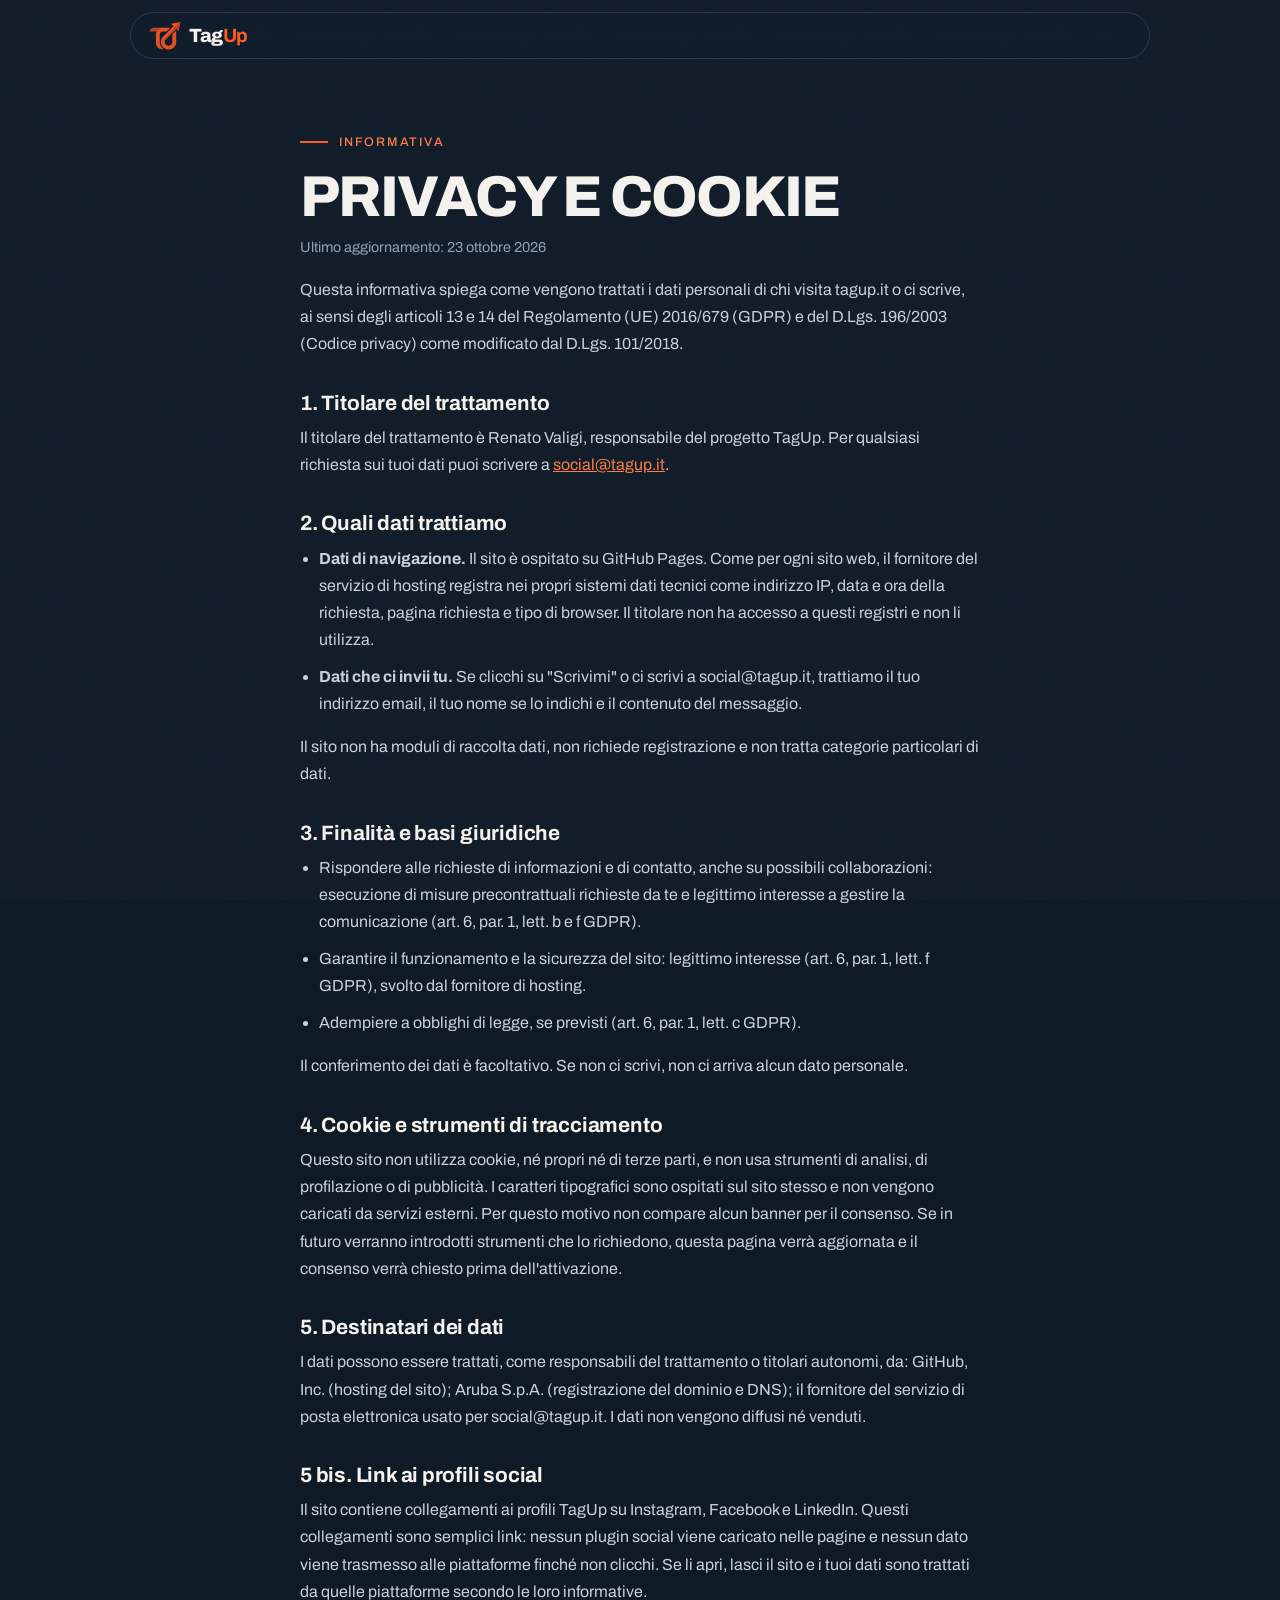
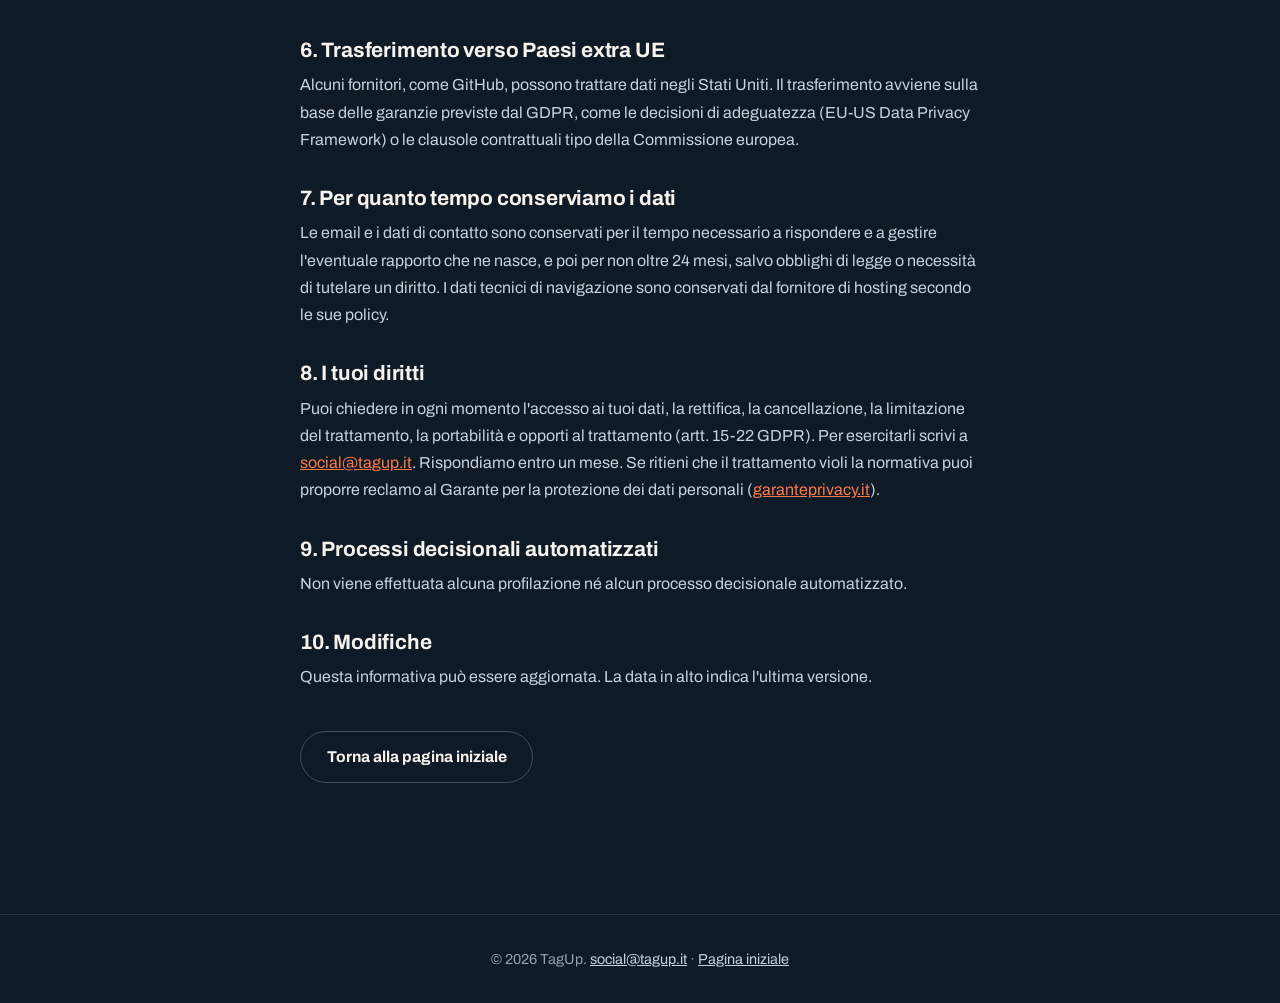
==== commit d49c176d: "Social, grafico in stile sito, numeri e pallone a linee Co-Authored-By: Claude Sonnet 5.5 <noreply@a" ====
--- a/privacy.html
+++ b/privacy.html
@@ -21,6 +21,8 @@
 <p>Questo sito non utilizza cookie, né propri né di terze parti, e non usa strumenti di analisi, di profilazione o di pubblicità. I caratteri tipografici sono ospitati sul sito stesso e non vengono caricati da servizi esterni. Per questo motivo non compare alcun banner per il consenso. Se in futuro verranno introdotti strumenti che lo richiedono, questa pagina verrà aggiornata e il consenso verrà chiesto prima dell'attivazione.</p>
 <h2>5. Destinatari dei dati</h2>
 <p>I dati possono essere trattati, come responsabili del trattamento o titolari autonomi, da: GitHub, Inc. (hosting del sito); Aruba S.p.A. (registrazione del dominio e DNS); il fornitore del servizio di posta elettronica usato per social@tagup.it. I dati non vengono diffusi né venduti.</p>
+<h2>5 bis. Link ai profili social</h2>
+<p>Il sito contiene collegamenti ai profili TagUp su Instagram, Facebook e LinkedIn. Questi collegamenti sono semplici link: nessun plugin social viene caricato nelle pagine e nessun dato viene trasmesso alle piattaforme finché non clicchi. Se li apri, lasci il sito e i tuoi dati sono trattati da quelle piattaforme secondo le loro informative.</p>
 <h2>6. Trasferimento verso Paesi extra UE</h2>
 <p>Alcuni fornitori, come GitHub, possono trattare dati negli Stati Uniti. Il trasferimento avviene sulla base delle garanzie previste dal GDPR, come le decisioni di adeguatezza (EU-US Data Privacy Framework) o le clausole contrattuali tipo della Commissione europea.</p>
 <h2>7. Per quanto tempo conserviamo i dati</h2>
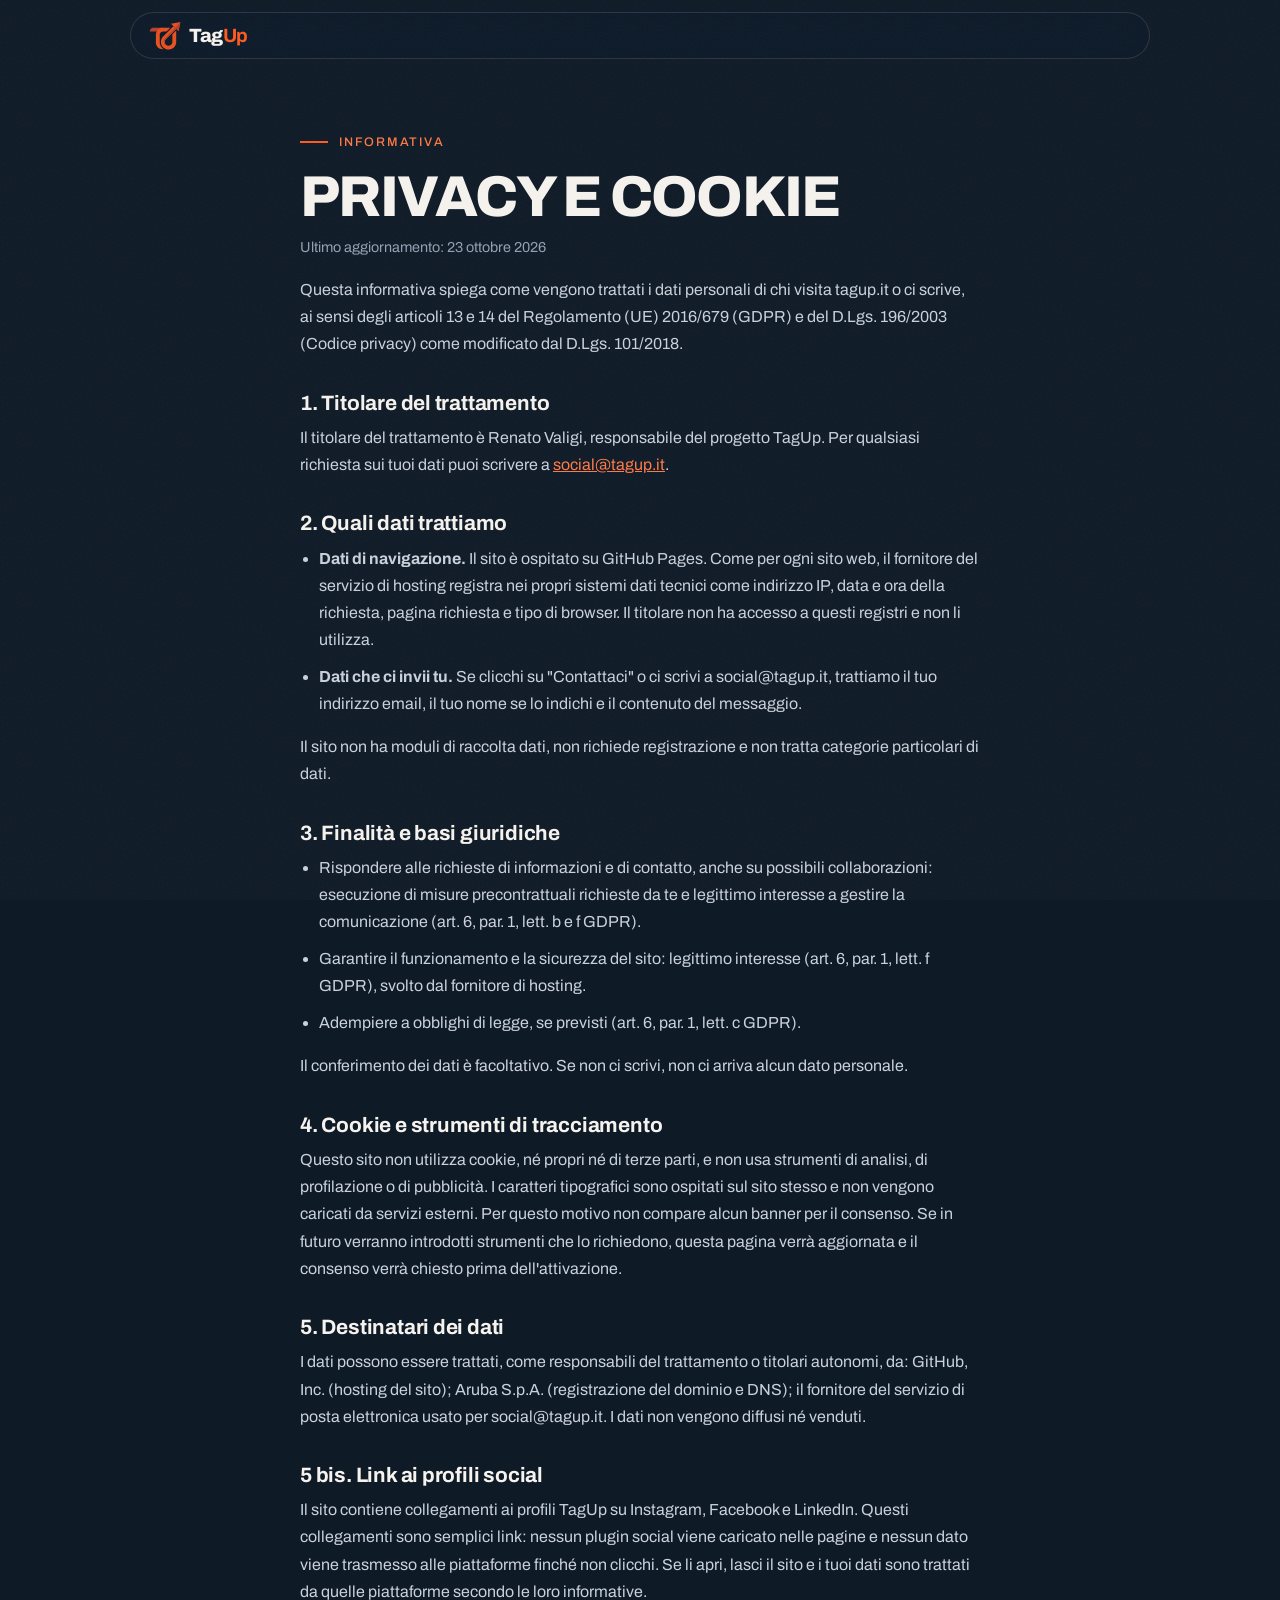
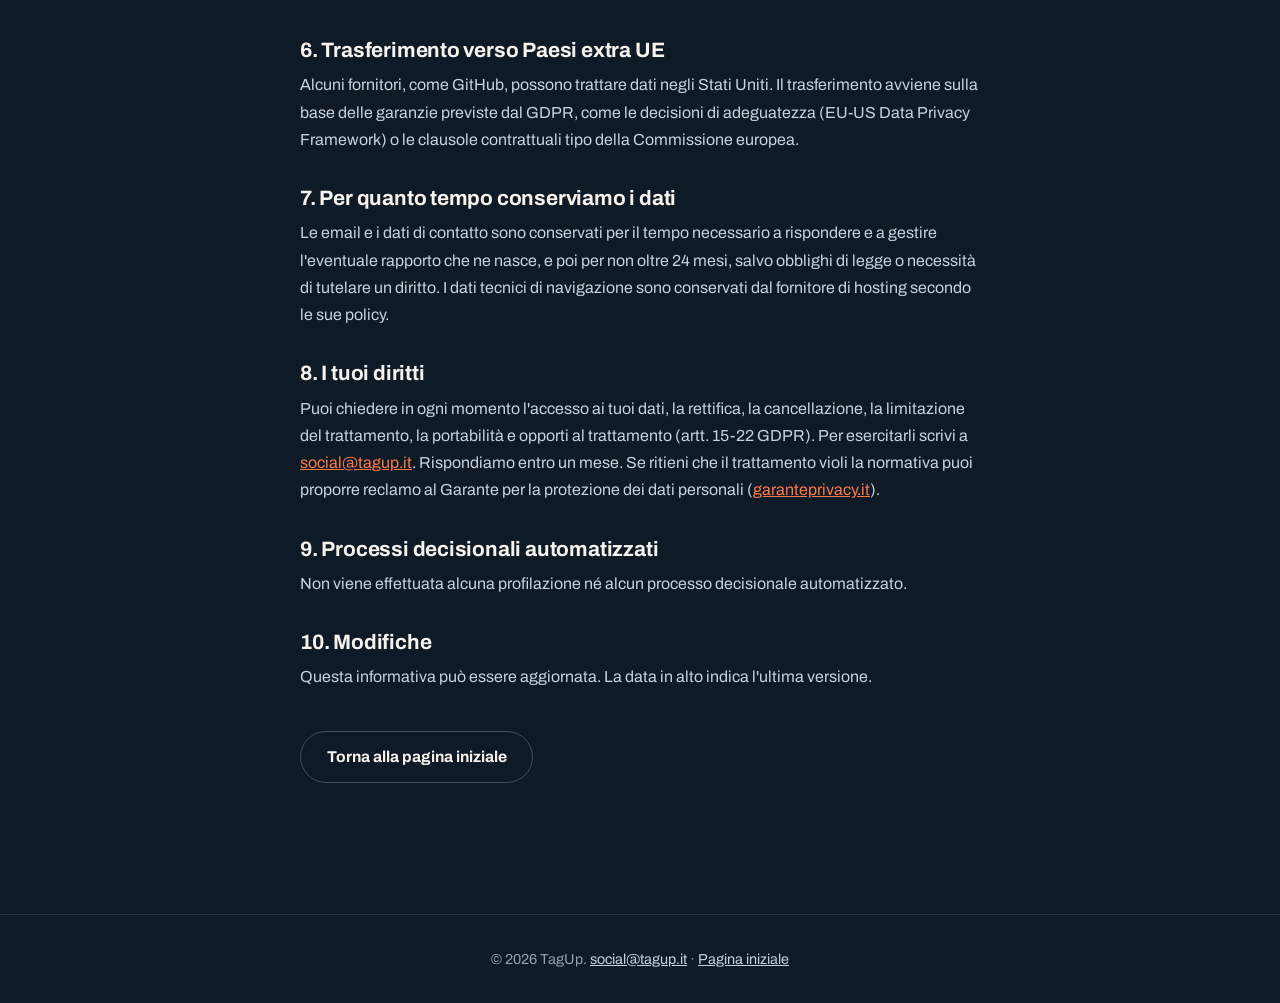
==== commit 82d8bf5c: "CTA Contattaci al posto di Scrivimi Co-Authored-By: Claude Sonnet 5.5 <noreply@anthropic.com> Claude" ====
--- a/privacy.html
+++ b/privacy.html
@@ -7,7 +7,7 @@
 <h2>2. Quali dati trattiamo</h2>
 <ul>
 <li><b>Dati di navigazione.</b> Il sito è ospitato su GitHub Pages. Come per ogni sito web, il fornitore del servizio di hosting registra nei propri sistemi dati tecnici come indirizzo IP, data e ora della richiesta, pagina richiesta e tipo di browser. Il titolare non ha accesso a questi registri e non li utilizza.</li>
-<li><b>Dati che ci invii tu.</b> Se clicchi su "Scrivimi" o ci scrivi a social@tagup.it, trattiamo il tuo indirizzo email, il tuo nome se lo indichi e il contenuto del messaggio.</li>
+<li><b>Dati che ci invii tu.</b> Se clicchi su "Contattaci" o ci scrivi a social@tagup.it, trattiamo il tuo indirizzo email, il tuo nome se lo indichi e il contenuto del messaggio.</li>
 </ul>
 <p>Il sito non ha moduli di raccolta dati, non richiede registrazione e non tratta categorie particolari di dati.</p>
 <h2>3. Finalità e basi giuridiche</h2>
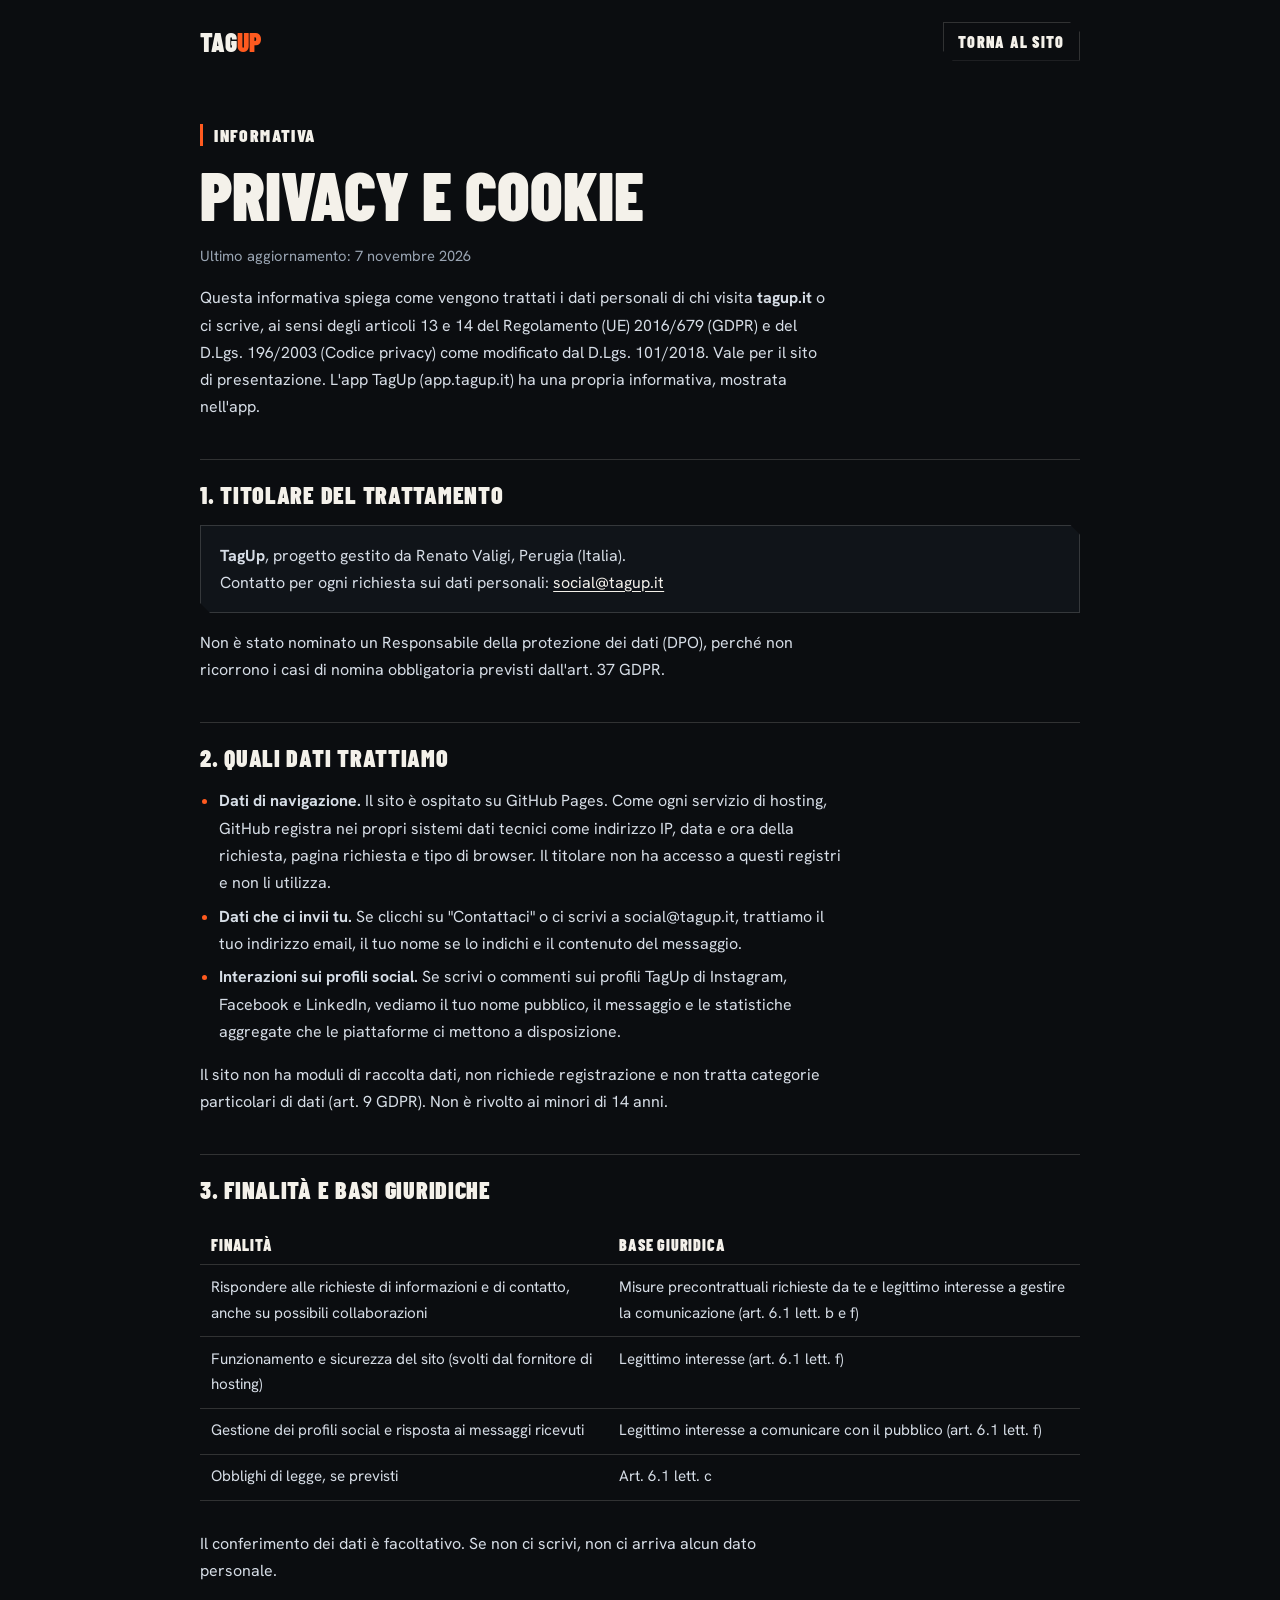
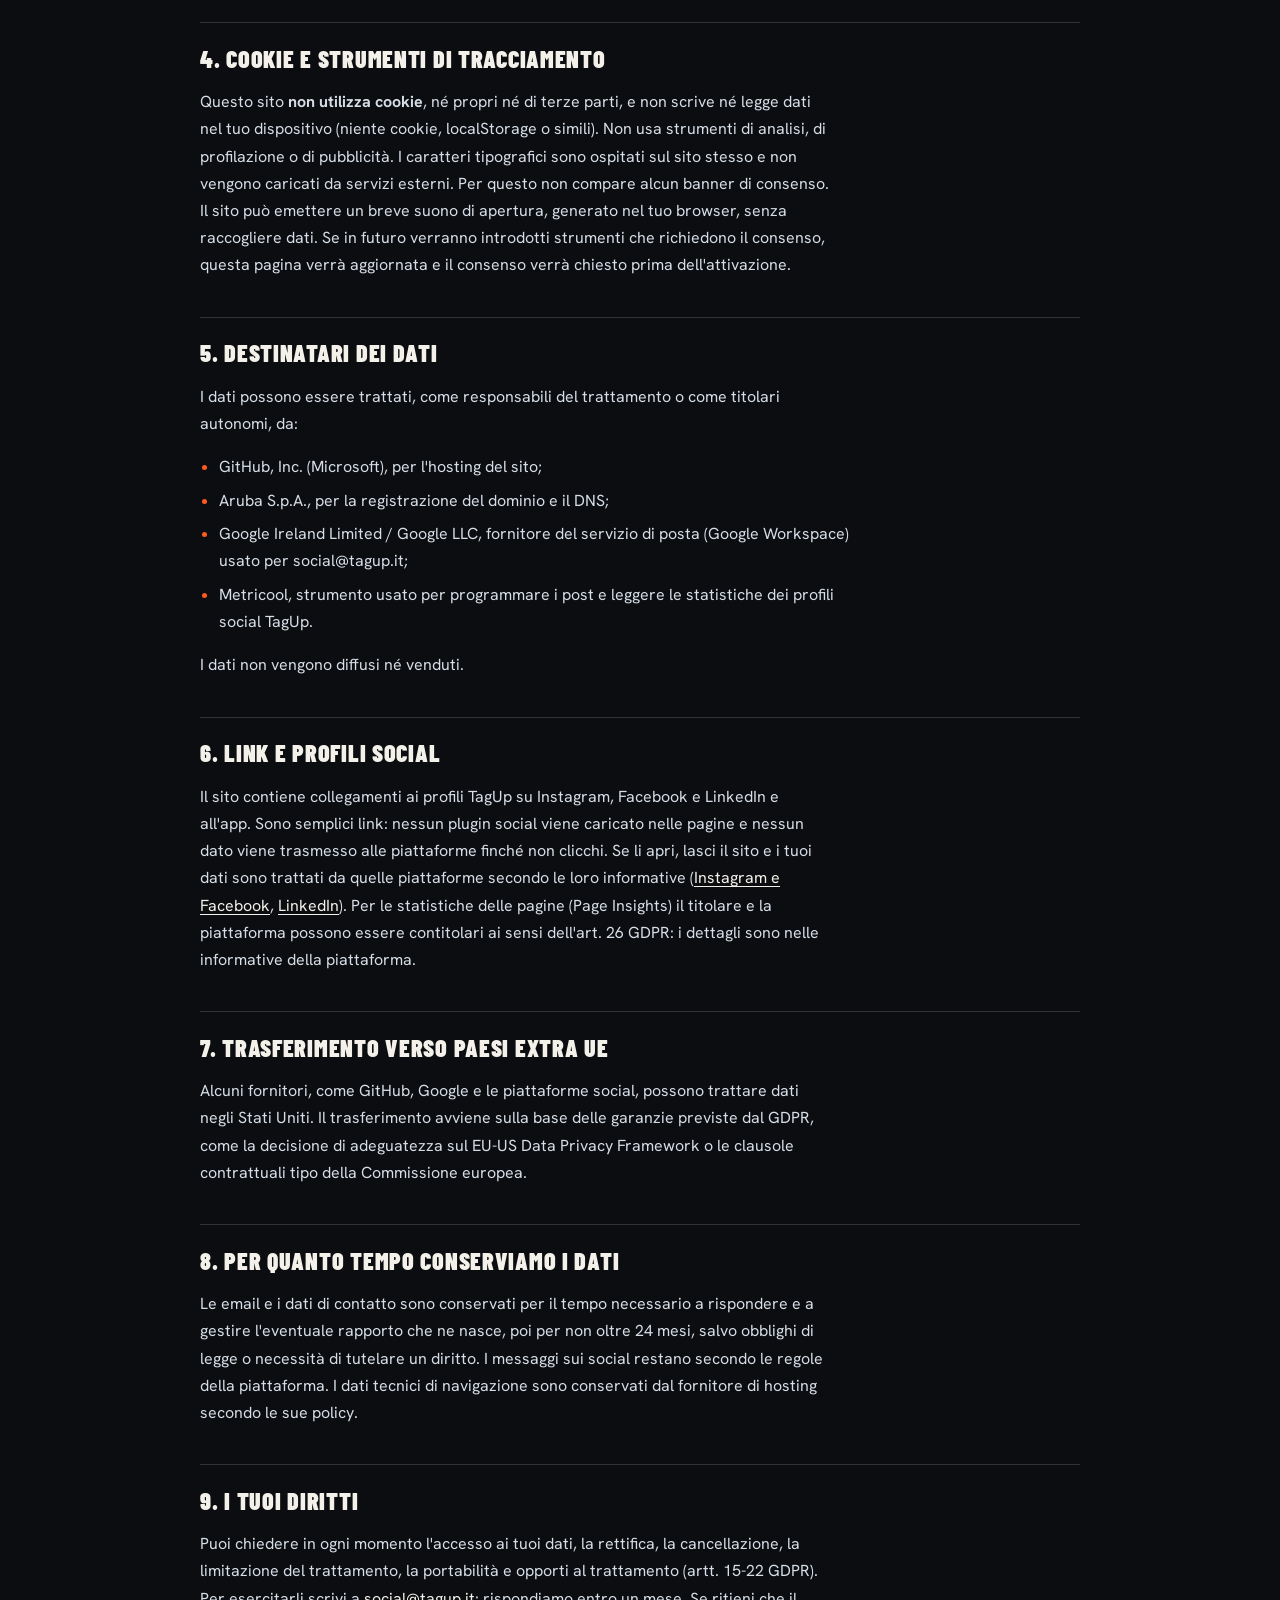
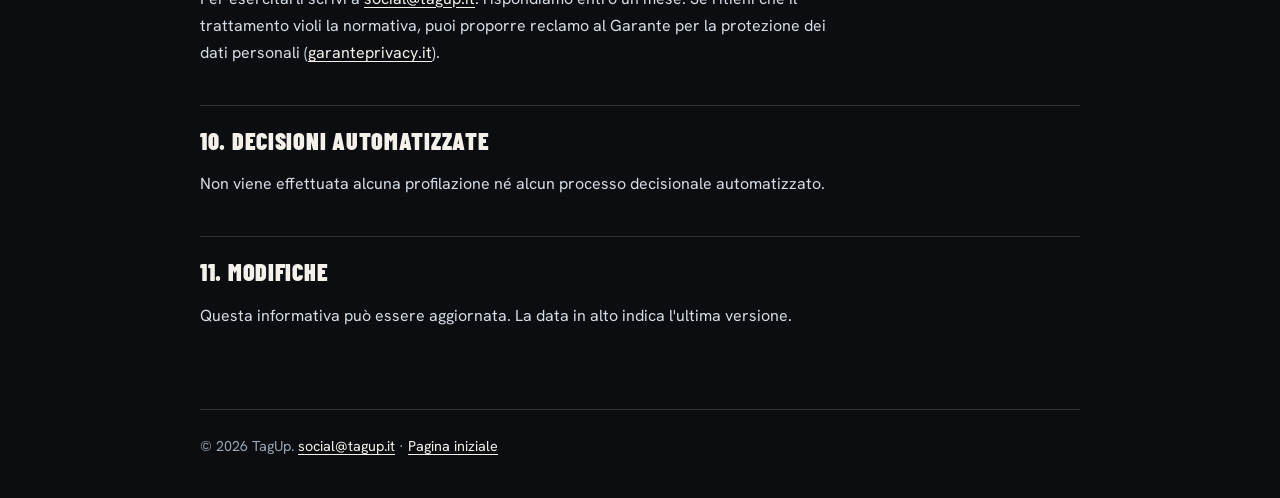
==== commit a3e44f22: "Privacy: nuova informativa GDPR nello stile del sito, rimosso residuo sessionStorage Co-Authored-By:" ====
--- a/privacy.html
+++ b/privacy.html
@@ -1,37 +1,82 @@
-<!doctype html><html lang="it"><head><meta charset="utf-8"><meta name="viewport" content="width=device-width, initial-scale=1, viewport-fit=cover"><title>Informativa privacy e cookie | TagUp</title><meta name="robots" content="noindex"><link rel="stylesheet" href="assets/css/fonts.css"><link rel="stylesheet" href="assets/css/base.css"><link rel="stylesheet" href="assets/css/presentazione.css"><meta name="theme-color" content="#0f1a27"></head><body><svg width="0" height="0" style="position:absolute" aria-hidden="true" focusable="false"><defs><marker id="ah" viewBox="0 0 10 10" refX="8" refY="5" markerWidth="5" markerHeight="5" orient="auto-start-reverse"><path d="M0 0L10 5L0 10z" fill="#ff2929"/></marker><marker id="ay" viewBox="0 0 10 10" refX="8" refY="5" markerWidth="5" markerHeight="5" orient="auto-start-reverse"><path d="M0 0L10 5L0 10z" fill="#fbff12"/></marker><clipPath id="clip-0"> <path clip-rule="nonzero" d="M 0.78125 0 L 1199.21875 0 L 1199.21875 674.121094 L 0.78125 674.121094 Z M 0.78125 0 "/> </clipPath><clipPath id="clip-1"> <path clip-rule="nonzero" d="M 202 346.644531 L 256.222656 346.644531 L 256.222656 422 L 202 422 Z M 202 346.644531 "/> </clipPath><clipPath id="clip-2"> <path clip-rule="evenodd" d="M 250.289062 376.53125 L 256.144531 346.789062 L 226.40625 352.644531 L 234.015625 360.257812 L 201.101562 393.171875 C 198.222656 396.050781 196.191406 399.4375 195.011719 403.332031 C 193.828125 407.226562 193.632812 411.171875 194.429688 415.164062 C 195.222656 419.15625 196.910156 422.726562 199.496094 425.875 C 202.078125 429.023438 205.25 431.375 209.011719 432.933594 C 212.769531 434.492188 216.675781 435.070312 220.730469 434.671875 C 224.78125 434.273438 228.5 432.941406 231.882812 430.679688 C 235.269531 428.417969 237.921875 425.492188 239.839844 421.902344 C 241.757812 418.3125 242.71875 414.480469 242.71875 410.410156 L 242.71875 374.117188 L 230.464844 386.371094 L 230.464844 410.410156 C 230.464844 412.433594 229.988281 414.339844 229.035156 416.125 C 228.078125 417.910156 226.761719 419.367188 225.074219 420.492188 C 223.390625 421.617188 221.542969 422.277344 219.527344 422.476562 C 217.511719 422.675781 215.570312 422.386719 213.699219 421.609375 C 211.828125 420.835938 210.25 419.667969 208.964844 418.101562 C 207.679688 416.535156 206.839844 414.761719 206.445312 412.773438 C 206.050781 410.789062 206.148438 408.828125 206.734375 406.890625 C 207.324219 404.949219 208.332031 403.265625 209.765625 401.835938 L 242.679688 368.917969 Z M 250.289062 376.53125 "/> </clipPath><clipPath id="clip-3"> <path clip-rule="nonzero" d="M 202 346.644531 L 256.222656 346.644531 L 256.222656 423 L 202 423 Z M 202 346.644531 "/> </clipPath><clipPath id="clip-4"> <path clip-rule="evenodd" d="M 250.289062 376.53125 L 256.144531 346.789062 L 226.40625 352.644531 L 234.015625 360.257812 L 201.101562 393.171875 C 198.222656 396.050781 196.191406 399.4375 195.011719 403.332031 C 193.828125 407.226562 193.632812 411.171875 194.429688 415.164062 C 195.222656 419.15625 196.910156 422.726562 199.496094 425.875 C 202.078125 429.023438 205.25 431.375 209.011719 432.933594 C 212.769531 434.492188 216.675781 435.070312 220.730469 434.671875 C 224.78125 434.273438 228.5 432.941406 231.882812 430.679688 C 235.269531 428.417969 237.921875 425.492188 239.839844 421.902344 C 241.757812 418.3125 242.71875 414.480469 242.71875 410.410156 L 242.71875 374.117188 L 230.464844 386.371094 L 230.464844 410.410156 C 230.464844 412.433594 229.988281 414.339844 229.035156 416.125 C 228.078125 417.910156 226.761719 419.367188 225.074219 420.492188 C 223.390625 421.617188 221.542969 422.277344 219.527344 422.476562 C 217.511719 422.675781 215.570312 422.386719 213.699219 421.609375 C 211.828125 420.835938 210.25 419.667969 208.964844 418.101562 C 207.679688 416.535156 206.839844 414.761719 206.445312 412.773438 C 206.050781 410.789062 206.148438 408.828125 206.734375 406.890625 C 207.324219 404.949219 208.332031 403.265625 209.765625 401.835938 L 242.679688 368.917969 Z M 250.289062 376.53125 "/> </clipPath><clipPath id="clip-5"> <path clip-rule="nonzero" d="M 858 286.722656 L 912.367188 286.722656 L 912.367188 363 L 858 363 Z M 858 286.722656 "/> </clipPath><clipPath id="clip-6"> <path clip-rule="evenodd" d="M 906.433594 316.609375 L 912.289062 286.867188 L 882.550781 292.722656 L 890.160156 300.335938 L 857.246094 333.25 C 854.367188 336.128906 852.335938 339.515625 851.15625 343.410156 C 849.972656 347.304688 849.777344 351.25 850.574219 355.242188 C 851.367188 359.234375 853.054688 362.804688 855.640625 365.953125 C 858.222656 369.101562 861.394531 371.453125 865.15625 373.011719 C 868.914062 374.570312 872.820312 375.148438 876.875 374.75 C 880.925781 374.351562 884.644531 373.019531 888.027344 370.757812 C 891.414062 368.496094 894.066406 365.570312 895.984375 361.980469 C 897.902344 358.390625 898.863281 354.558594 898.863281 350.488281 L 898.863281 314.195312 L 886.609375 326.449219 L 886.609375 350.488281 C 886.609375 352.511719 886.132812 354.417969 885.179688 356.203125 C 884.222656 357.988281 882.90625 359.445312 881.222656 360.570312 C 879.535156 361.695312 877.6875 362.355469 875.671875 362.554688 C 873.65625 362.753906 871.714844 362.464844 869.84375 361.6875 C 867.972656 360.914062 866.394531 359.746094 865.109375 358.179688 C 863.824219 356.613281 862.984375 354.839844 862.589844 352.851562 C 862.195312 350.867188 862.292969 348.90625 862.878906 346.964844 C 863.46875 345.027344 864.476562 343.34375 865.910156 341.914062 L 898.824219 308.996094 Z M 906.433594 316.609375 "/> </clipPath><g id="mark"><path fill-rule="nonzero" fill="rgb(72.158813%, 25.099182%, 16.468811%)" fill-opacity="1" d="M 158.40625 377.246094 C 158.40625 376.441406 158.484375 375.644531 158.644531 374.851562 C 158.800781 374.0625 159.03125 373.292969 159.339844 372.550781 C 159.648438 371.804688 160.027344 371.097656 160.476562 370.429688 C 160.921875 369.757812 161.433594 369.136719 162.003906 368.566406 C 162.570312 368 163.191406 367.488281 163.863281 367.042969 C 164.53125 366.59375 165.238281 366.214844 165.984375 365.90625 C 166.730469 365.597656 167.496094 365.367188 168.285156 365.207031 C 169.078125 365.050781 169.875 364.972656 170.679688 364.972656 L 200.945312 364.972656 L 200.945312 377.246094 Z M 158.40625 377.246094 "/> <path fill-rule="nonzero" fill="rgb(90.979004%, 31.369019%, 12.159729%)" fill-opacity="1" d="M 224.058594 364.972656 L 200.945312 364.972656 C 200.191406 364.972656 199.441406 365.011719 198.691406 365.082031 C 197.945312 365.15625 197.203125 365.265625 196.464844 365.414062 C 195.726562 365.5625 195 365.742188 194.277344 365.960938 C 193.558594 366.179688 192.851562 366.433594 192.15625 366.722656 C 191.460938 367.007812 190.78125 367.328125 190.121094 367.683594 C 189.457031 368.039062 188.8125 368.425781 188.1875 368.84375 C 187.5625 369.261719 186.957031 369.707031 186.378906 370.183594 C 185.796875 370.664062 185.238281 371.167969 184.707031 371.699219 C 184.175781 372.230469 183.671875 372.785156 183.195312 373.367188 C 182.71875 373.949219 182.269531 374.550781 181.851562 375.179688 C 181.433594 375.804688 181.046875 376.449219 180.695312 377.109375 C 180.339844 377.773438 180.019531 378.453125 179.730469 379.148438 C 179.441406 379.84375 179.191406 380.550781 178.972656 381.269531 C 178.753906 381.988281 178.570312 382.71875 178.421875 383.453125 C 178.277344 384.191406 178.167969 384.9375 178.09375 385.683594 C 178.019531 386.433594 177.984375 387.183594 177.984375 387.933594 L 177.984375 412.992188 C 177.984375 413.742188 178.023438 414.488281 178.105469 415.230469 C 178.1875 415.976562 178.308594 416.714844 178.46875 417.445312 C 178.632812 418.179688 178.832031 418.898438 179.070312 419.609375 C 179.3125 420.316406 179.589844 421.011719 179.90625 421.691406 C 180.222656 422.371094 180.574219 423.03125 180.960938 423.671875 C 181.351562 424.3125 181.769531 424.929688 182.226562 425.527344 C 182.679688 426.121094 183.167969 426.691406 183.683594 427.230469 C 184.203125 427.773438 184.746094 428.285156 185.320312 428.769531 C 185.890625 429.253906 186.488281 429.703125 187.113281 430.121094 C 187.734375 430.539062 188.375 430.921875 189.039062 431.269531 C 189.703125 431.617188 190.382812 431.925781 191.082031 432.199219 C 191.777344 432.472656 192.488281 432.710938 193.210938 432.90625 C 193.933594 433.101562 194.667969 433.257812 195.40625 433.375 C 196.144531 433.492188 196.890625 433.566406 197.640625 433.601562 C 198.386719 433.640625 199.136719 433.632812 199.882812 433.585938 C 200.628906 433.542969 201.375 433.457031 202.113281 433.328125 C 200.28125 432.03125 198.628906 430.535156 197.152344 428.84375 C 195.679688 427.148438 194.425781 425.304688 193.394531 423.3125 C 192.363281 421.316406 191.582031 419.230469 191.054688 417.046875 C 190.523438 414.867188 190.257812 412.652344 190.257812 410.410156 L 190.257812 387.933594 C 190.257812 387.234375 190.324219 386.539062 190.460938 385.851562 C 190.597656 385.160156 190.800781 384.492188 191.070312 383.84375 C 191.339844 383.195312 191.667969 382.582031 192.058594 381.996094 C 192.449219 381.414062 192.890625 380.875 193.386719 380.378906 C 193.882812 379.882812 194.421875 379.4375 195.007812 379.046875 C 195.589844 378.660156 196.207031 378.328125 196.855469 378.0625 C 197.503906 377.792969 198.171875 377.589844 198.859375 377.453125 C 199.546875 377.316406 200.242188 377.246094 200.945312 377.246094 L 211.785156 377.246094 Z M 224.058594 364.972656 "/> <path fill-rule="nonzero" fill="rgb(90.979004%, 31.369019%, 12.159729%)" fill-opacity="1" d="M 242.71875 374.117188 L 242.71875 410.410156 C 242.71875 410.90625 242.703125 411.40625 242.671875 411.902344 C 242.640625 412.402344 242.597656 412.898438 242.535156 413.394531 C 242.472656 413.886719 242.398438 414.382812 242.308594 414.871094 C 242.214844 415.363281 242.109375 415.847656 241.988281 416.332031 C 241.867188 416.816406 241.730469 417.296875 241.582031 417.773438 C 241.429688 418.246094 241.265625 418.71875 241.085938 419.183594 C 240.90625 419.648438 240.710938 420.109375 240.503906 420.5625 C 240.296875 421.015625 240.074219 421.460938 239.839844 421.902344 C 239.605469 422.339844 239.355469 422.773438 239.09375 423.199219 C 238.832031 423.621094 238.558594 424.039062 238.273438 424.445312 C 237.984375 424.855469 237.683594 425.253906 237.375 425.644531 C 237.0625 426.03125 236.738281 426.410156 236.402344 426.78125 C 236.070312 427.152344 235.722656 427.511719 235.367188 427.859375 C 235.007812 428.207031 234.640625 428.542969 234.261719 428.871094 C 233.886719 429.195312 233.5 429.507812 233.101562 429.8125 C 232.703125 430.113281 232.296875 430.402344 231.882812 430.679688 C 231.46875 430.957031 231.046875 431.222656 230.617188 431.472656 C 230.183594 431.722656 229.746094 431.960938 229.300781 432.183594 C 228.855469 432.410156 228.402344 432.621094 227.945312 432.816406 C 227.484375 433.011719 227.023438 433.195312 226.550781 433.363281 C 226.082031 433.53125 225.609375 433.683594 225.128906 433.824219 C 224.652344 433.960938 224.167969 434.085938 223.679688 434.195312 C 223.195312 434.304688 222.703125 434.398438 222.210938 434.480469 C 221.71875 434.558594 221.226562 434.621094 220.730469 434.671875 C 220.234375 434.71875 219.734375 434.753906 219.238281 434.773438 C 218.738281 434.789062 218.238281 434.792969 217.742188 434.78125 C 217.242188 434.769531 216.746094 434.742188 216.246094 434.699219 C 215.75 434.65625 215.253906 434.597656 214.761719 434.523438 C 214.269531 434.449219 213.777344 434.363281 213.289062 434.257812 C 212.800781 434.15625 212.316406 434.039062 211.835938 433.90625 C 211.355469 433.773438 210.878906 433.625 210.410156 433.460938 C 209.9375 433.300781 209.472656 433.125 209.011719 432.933594 C 208.550781 432.742188 208.09375 432.535156 207.644531 432.316406 C 207.199219 432.097656 206.757812 431.867188 206.324219 431.621094 C 205.890625 431.375 205.464844 431.117188 205.046875 430.84375 C 204.625 430.570312 204.21875 430.289062 203.816406 429.992188 C 203.417969 429.695312 203.023438 429.382812 202.644531 429.0625 C 202.261719 428.742188 201.890625 428.410156 201.527344 428.066406 C 201.167969 427.722656 200.816406 427.367188 200.476562 427 C 200.136719 426.636719 199.8125 426.261719 199.496094 425.875 C 199.175781 425.488281 198.875 425.09375 198.582031 424.691406 C 198.289062 424.285156 198.007812 423.875 197.742188 423.453125 C 197.476562 423.03125 197.222656 422.601562 196.980469 422.164062 C 196.742188 421.726562 196.515625 421.285156 196.300781 420.832031 C 196.085938 420.382812 195.886719 419.925781 195.703125 419.460938 C 195.519531 419 195.347656 418.53125 195.191406 418.054688 C 195.035156 417.582031 194.890625 417.105469 194.765625 416.621094 C 194.636719 416.140625 194.527344 415.65625 194.429688 415.164062 C 194.332031 414.675781 194.25 414.183594 194.183594 413.691406 C 194.113281 413.195312 194.0625 412.699219 194.027344 412.203125 C 193.988281 411.703125 193.96875 411.207031 193.960938 410.707031 C 193.957031 410.210938 193.964844 409.710938 193.988281 409.210938 C 194.015625 408.714844 194.054688 408.21875 194.109375 407.722656 C 194.164062 407.226562 194.234375 406.734375 194.320312 406.242188 C 194.40625 405.75 194.503906 405.261719 194.621094 404.777344 C 194.734375 404.289062 194.863281 403.808594 195.011719 403.332031 C 195.15625 402.855469 195.3125 402.382812 195.488281 401.914062 C 195.660156 401.449219 195.847656 400.984375 196.050781 400.53125 C 196.253906 400.074219 196.46875 399.625 196.699219 399.179688 C 196.929688 398.738281 197.171875 398.304688 197.429688 397.875 C 197.683594 397.449219 197.953125 397.027344 198.238281 396.617188 C 198.519531 396.207031 198.8125 395.804688 199.121094 395.410156 C 199.425781 395.015625 199.746094 394.632812 200.074219 394.261719 C 200.40625 393.886719 200.746094 393.523438 201.101562 393.171875 L 234.015625 360.257812 L 242.679688 368.921875 L 209.765625 401.835938 C 209.414062 402.183594 209.085938 402.558594 208.78125 402.949219 C 208.472656 403.339844 208.195312 403.75 207.9375 404.175781 C 207.683594 404.601562 207.453125 405.039062 207.253906 405.496094 C 207.050781 405.949219 206.878906 406.414062 206.734375 406.890625 C 206.589844 407.363281 206.476562 407.847656 206.390625 408.335938 C 206.308594 408.824219 206.253906 409.316406 206.226562 409.8125 C 206.203125 410.308594 206.210938 410.804688 206.246094 411.300781 C 206.28125 411.796875 206.351562 412.289062 206.445312 412.773438 C 206.542969 413.261719 206.667969 413.742188 206.824219 414.210938 C 206.980469 414.683594 207.164062 415.144531 207.378906 415.59375 C 207.589844 416.042969 207.828125 416.476562 208.09375 416.894531 C 208.359375 417.316406 208.652344 417.71875 208.964844 418.101562 C 209.28125 418.484375 209.617188 418.847656 209.976562 419.191406 C 210.335938 419.53125 210.71875 419.851562 211.117188 420.148438 C 211.515625 420.445312 211.929688 420.714844 212.363281 420.960938 C 212.792969 421.203125 213.238281 421.421875 213.699219 421.609375 C 214.15625 421.800781 214.625 421.960938 215.105469 422.09375 C 215.582031 422.226562 216.070312 422.332031 216.558594 422.402344 C 217.050781 422.476562 217.546875 422.519531 218.042969 422.53125 C 218.539062 422.542969 219.035156 422.523438 219.527344 422.476562 C 220.023438 422.425781 220.511719 422.347656 220.996094 422.238281 C 221.480469 422.132812 221.957031 421.992188 222.425781 421.824219 C 222.890625 421.660156 223.347656 421.464844 223.792969 421.238281 C 224.234375 421.015625 224.664062 420.765625 225.074219 420.492188 C 225.488281 420.214844 225.882812 419.914062 226.257812 419.589844 C 226.636719 419.265625 226.992188 418.921875 227.324219 418.550781 C 227.65625 418.183594 227.96875 417.796875 228.253906 417.390625 C 228.539062 416.984375 228.800781 416.5625 229.035156 416.125 C 229.269531 415.6875 229.472656 415.238281 229.652344 414.773438 C 229.832031 414.308594 229.980469 413.835938 230.101562 413.355469 C 230.222656 412.875 230.3125 412.386719 230.375 411.894531 C 230.433594 411.402344 230.464844 410.90625 230.464844 410.410156 L 230.464844 386.371094 Z M 242.71875 374.117188 "/> <path fill-rule="nonzero" fill="rgb(90.979004%, 31.369019%, 12.159729%)" fill-opacity="1" d="M 256.144531 346.789062 L 250.289062 376.53125 L 238.347656 364.589844 L 226.40625 352.644531 Z M 256.144531 346.789062 "/> <g clip-path="url(#clip-1)"> <g clip-path="url(#clip-2)"> <path fill-rule="nonzero" fill="rgb(72.158813%, 25.099182%, 16.468811%)" fill-opacity="1" d="M 214.628906 421.953125 C 213.421875 421.902344 212.242188 421.6875 211.097656 421.300781 C 209.953125 420.914062 208.886719 420.371094 207.898438 419.679688 C 206.90625 418.984375 206.035156 418.167969 205.277344 417.222656 C 204.523438 416.28125 203.917969 415.25 203.457031 414.132812 C 203 413.015625 202.707031 411.855469 202.578125 410.652344 C 202.453125 409.449219 202.496094 408.253906 202.714844 407.066406 C 202.929688 405.878906 203.308594 404.742188 203.851562 403.664062 C 204.394531 402.582031 205.078125 401.601562 205.898438 400.71875 L 256.144531 346.789062 L 250.289062 376.53125 L 242.679688 368.921875 L 209.765625 401.835938 C 209.398438 402.199219 209.058594 402.585938 208.742188 402.996094 C 208.425781 403.40625 208.136719 403.835938 207.875 404.28125 C 207.613281 404.726562 207.382812 405.1875 207.179688 405.664062 C 206.976562 406.140625 206.804688 406.628906 206.664062 407.125 C 206.523438 407.625 206.417969 408.128906 206.34375 408.640625 C 206.265625 409.152344 206.222656 409.667969 206.214844 410.183594 C 206.203125 410.703125 206.226562 411.21875 206.285156 411.730469 C 206.339844 412.246094 206.429688 412.753906 206.550781 413.257812 C 206.671875 413.761719 206.828125 414.253906 207.011719 414.738281 C 207.195312 415.222656 207.410156 415.691406 207.65625 416.144531 C 207.898438 416.601562 208.171875 417.039062 208.472656 417.460938 C 208.773438 417.882812 209.101562 418.28125 209.453125 418.660156 C 209.804688 419.039062 210.179688 419.394531 210.578125 419.726562 C 210.976562 420.058594 211.390625 420.363281 211.828125 420.640625 C 212.265625 420.917969 212.71875 421.167969 213.1875 421.386719 C 213.65625 421.605469 214.136719 421.796875 214.628906 421.953125 Z M 214.628906 421.953125 "/> </g> </g> <g clip-path="url(#clip-3)"> <g clip-path="url(#clip-4)"> <path fill="none" stroke-width="1.2" stroke-linecap="butt" stroke-linejoin="round" stroke="rgb(72.158813%, 25.099182%, 16.468811%)" stroke-opacity="1" stroke-miterlimit="4" d="M 328.465532 559.84785 C 322.761946 559.607893 317.187567 558.592692 311.779312 556.765329 C 306.371057 554.937967 301.331967 552.372276 296.66204 549.105173 C 291.973655 545.819612 287.857475 541.961847 284.276583 537.49496 C 280.714149 533.046532 277.853127 528.173566 275.675058 522.894518 C 273.515448 517.615471 272.131082 512.133383 271.521961 506.448255 C 270.931299 500.763127 271.134339 495.114916 272.167999 489.50362 C 273.1832 483.892325 274.973646 478.520987 277.539337 473.426522 C 280.105028 468.313598 283.335214 463.680588 287.211438 459.509033 L 524.639364 204.675017 L 496.97051 345.215811 L 461.013922 309.259222 L 305.485063 464.78808 C 303.749992 466.504694 302.144128 468.332056 300.649013 470.270168 C 299.153898 472.20828 297.787991 474.238683 296.551291 476.342918 C 295.314591 478.447154 294.225557 480.625223 293.26573 482.877124 C 292.305903 485.129025 291.493742 487.436301 290.829247 489.780494 C 290.164751 492.143144 289.666379 494.524253 289.315674 496.942278 C 288.946509 499.360303 288.743469 501.796787 288.706553 504.23327 C 288.651178 506.688212 288.761927 509.124695 289.0388 511.54272 C 289.297215 513.979204 289.721754 516.378771 290.293959 518.75988 C 290.866163 521.140988 291.604491 523.466723 292.472027 525.75554 C 293.339563 528.044358 294.354764 530.259343 295.517631 532.400495 C 296.66204 534.560105 297.954115 536.627425 299.375397 538.620911 C 300.796679 540.614398 302.347168 542.497135 304.008407 544.287581 C 305.669646 546.078027 307.441633 547.757724 309.324371 549.326672 C 311.207108 550.895619 313.163678 552.335359 315.230997 553.645892 C 317.298316 554.956425 319.439469 556.13775 321.654453 557.17141 C 323.869438 558.20507 326.139798 559.109522 328.465532 559.84785 Z M 328.465532 559.84785 " transform="matrix(0.211627, 0, 0, 0.211627, 145.116822, 303.474359)"/> </g> </g> </g></defs></svg><header class="site-header"><div class="container"><nav class="site-nav" aria-label="TagUp"><a class="site-brand" href="index.html" aria-label="TagUp, home"><svg class="mark" viewBox="156 344 102 92" aria-hidden="true"><use href="#mark"/></svg><span>Tag<b>Up</b></span></a></nav></div></header><main id="main"><section class="sec legal"><div class="container legal__in">
-<p class="label">Informativa</p><h1>Privacy e cookie</h1>
-<p class="legal__date">Ultimo aggiornamento: 23 ottobre 2026</p>
-<p>Questa informativa spiega come vengono trattati i dati personali di chi visita tagup.it o ci scrive, ai sensi degli articoli 13 e 14 del Regolamento (UE) 2016/679 (GDPR) e del D.Lgs. 196/2003 (Codice privacy) come modificato dal D.Lgs. 101/2018.</p>
+<!doctype html><html lang="it"><head><meta charset="utf-8"><meta name="viewport" content="width=device-width, initial-scale=1, viewport-fit=cover"><title>Informativa privacy e cookie | TagUp</title><meta name="description" content="Come TagUp tratta i dati personali di chi visita tagup.it o ci scrive: titolare, finalità, destinatari, cookie e diritti ai sensi del GDPR."><link rel="canonical" href="https://tagup.it/privacy.html"><meta name="theme-color" content="#0b0d10"><link rel="stylesheet" href="assets/css/app-fonts.css"><style>
+:root{--bg:#0b0d10;--ink:#f4f1ea;--soft:#d6dde6;--mut:#9aa5b3;--or:#ff5a1f;--line:rgba(244,241,234,.16);--cut:polygon(0 0,calc(100% - 10px) 0,100% 10px,100% 100%,10px 100%,0 calc(100% - 10px));color-scheme:dark}
+*{box-sizing:border-box}html{scroll-behavior:smooth}
+body{margin:0;background:var(--bg);color:var(--soft);font:400 1rem/1.7 "Tagup Text",system-ui,sans-serif;-webkit-font-smoothing:antialiased;padding-left:max(18px,env(safe-area-inset-left,0px));padding-right:max(18px,env(safe-area-inset-right,0px))}
+a{color:var(--ink);text-underline-offset:3px}a:hover{color:var(--or)}
+:focus-visible{outline:2px solid var(--or);outline-offset:3px}
+.skip{position:absolute;left:12px;top:-60px;background:var(--or);color:var(--bg);padding:.6rem 1rem;font:400 1.05rem "Tagup Display",sans-serif;text-transform:uppercase;letter-spacing:.06em;text-decoration:none;z-index:9}.skip:focus{top:12px}
+.top{max-width:880px;margin:0 auto;display:flex;justify-content:space-between;align-items:center;padding:22px 0}
+.brand{font:400 1.6rem "Tagup Display",sans-serif;text-transform:uppercase;text-decoration:none;color:var(--ink);letter-spacing:.01em}.brand b{color:var(--or);font-weight:400}
+.back{font:400 1rem "Tagup Display",sans-serif;text-transform:uppercase;letter-spacing:.08em;text-decoration:none;border:1px solid var(--line);padding:.55rem .9rem;clip-path:var(--cut)}
+main{max-width:880px;margin:0 auto;padding:2.5rem 0 4rem}
+.ey{display:inline-block;border-left:3px solid var(--or);padding-left:.7rem;font:400 1.1rem "Tagup Display",sans-serif;text-transform:uppercase;letter-spacing:.08em;color:var(--ink);margin:0 0 1rem}
+h1{font:400 clamp(2.4rem,7vw,4.2rem)/.98 "Tagup Display",sans-serif;text-transform:uppercase;color:var(--ink);margin:0 0 1rem}
+h2{font:400 1.5rem/1.1 "Tagup Display",sans-serif;text-transform:uppercase;letter-spacing:.03em;color:var(--ink);margin:2.4rem 0 .6rem;padding-top:1.4rem;border-top:1px solid var(--line)}
+p,li{max-width:70ch}ul{padding-left:1.2rem}li{margin:.4rem 0}li::marker{color:var(--or)}
+.date{color:var(--mut);font-size:.92rem}
+.box{border:1px solid var(--line);background:#101419;padding:1rem 1.2rem;margin:1rem 0;clip-path:var(--cut)}
+table{width:100%;border-collapse:collapse;font-size:.95rem;margin:.8rem 0}th,td{text-align:left;vertical-align:top;padding:.6rem .7rem;border-bottom:1px solid var(--line)}th{font:400 1rem "Tagup Display",sans-serif;text-transform:uppercase;letter-spacing:.05em;color:var(--ink)}
+.tw{overflow-x:auto}
+footer{max-width:880px;margin:0 auto;padding:1.5rem 0 2.5rem;border-top:1px solid var(--line);color:var(--mut);font-size:.9rem}
+</style><link rel="icon" href="/favicon.ico" sizes="any"><link rel="icon" type="image/svg+xml" href="/favicon.svg"><link rel="icon" type="image/png" sizes="48x48" href="/assets/img/favicon-48.png"><link rel="icon" type="image/png" sizes="192x192" href="/assets/img/favicon-192.png"><link rel="apple-touch-icon" href="/apple-touch-icon.png"></head><body>
+<a class="skip" href="#main">Vai al contenuto</a>
+<header class="top"><a class="brand" href="/" aria-label="TagUp, pagina iniziale">Tag<b>Up</b></a><a class="back" href="/">Torna al sito</a></header>
+<main id="main">
+<p class="ey">Informativa</p><h1>Privacy e cookie</h1>
+<p class="date">Ultimo aggiornamento: 7 novembre 2026</p>
+<p>Questa informativa spiega come vengono trattati i dati personali di chi visita <b>tagup.it</b> o ci scrive, ai sensi degli articoli 13 e 14 del Regolamento (UE) 2016/679 (GDPR) e del D.Lgs. 196/2003 (Codice privacy) come modificato dal D.Lgs. 101/2018. Vale per il sito di presentazione. L'app TagUp (app.tagup.it) ha una propria informativa, mostrata nell'app.</p>
+
 <h2>1. Titolare del trattamento</h2>
-<p>Il titolare del trattamento è Renato Valigi, responsabile del progetto TagUp. Per qualsiasi richiesta sui tuoi dati puoi scrivere a <a href="mailto:social@tagup.it">social@tagup.it</a>.</p>
+<div class="box"><b>TagUp</b>, progetto gestito da Renato Valigi, Perugia (Italia).<br>Contatto per ogni richiesta sui dati personali: <a href="mailto:social@tagup.it">social@tagup.it</a></div>
+<p>Non è stato nominato un Responsabile della protezione dei dati (DPO), perché non ricorrono i casi di nomina obbligatoria previsti dall'art. 37 GDPR.</p>
+
 <h2>2. Quali dati trattiamo</h2>
 <ul>
-<li><b>Dati di navigazione.</b> Il sito è ospitato su GitHub Pages. Come per ogni sito web, il fornitore del servizio di hosting registra nei propri sistemi dati tecnici come indirizzo IP, data e ora della richiesta, pagina richiesta e tipo di browser. Il titolare non ha accesso a questi registri e non li utilizza.</li>
+<li><b>Dati di navigazione.</b> Il sito è ospitato su GitHub Pages. Come ogni servizio di hosting, GitHub registra nei propri sistemi dati tecnici come indirizzo IP, data e ora della richiesta, pagina richiesta e tipo di browser. Il titolare non ha accesso a questi registri e non li utilizza.</li>
 <li><b>Dati che ci invii tu.</b> Se clicchi su "Contattaci" o ci scrivi a social@tagup.it, trattiamo il tuo indirizzo email, il tuo nome se lo indichi e il contenuto del messaggio.</li>
+<li><b>Interazioni sui profili social.</b> Se scrivi o commenti sui profili TagUp di Instagram, Facebook e LinkedIn, vediamo il tuo nome pubblico, il messaggio e le statistiche aggregate che le piattaforme ci mettono a disposizione.</li>
 </ul>
-<p>Il sito non ha moduli di raccolta dati, non richiede registrazione e non tratta categorie particolari di dati.</p>
+<p>Il sito non ha moduli di raccolta dati, non richiede registrazione e non tratta categorie particolari di dati (art. 9 GDPR). Non è rivolto ai minori di 14 anni.</p>
+
 <h2>3. Finalità e basi giuridiche</h2>
+<div class="tw"><table><thead><tr><th>Finalità</th><th>Base giuridica</th></tr></thead><tbody>
+<tr><td>Rispondere alle richieste di informazioni e di contatto, anche su possibili collaborazioni</td><td>Misure precontrattuali richieste da te e legittimo interesse a gestire la comunicazione (art. 6.1 lett. b e f)</td></tr>
+<tr><td>Funzionamento e sicurezza del sito (svolti dal fornitore di hosting)</td><td>Legittimo interesse (art. 6.1 lett. f)</td></tr>
+<tr><td>Gestione dei profili social e risposta ai messaggi ricevuti</td><td>Legittimo interesse a comunicare con il pubblico (art. 6.1 lett. f)</td></tr>
+<tr><td>Obblighi di legge, se previsti</td><td>Art. 6.1 lett. c</td></tr>
+</tbody></table></div>
+<p>Il conferimento dei dati è facoltativo. Se non ci scrivi, non ci arriva alcun dato personale.</p>
+
+<h2>4. Cookie e strumenti di tracciamento</h2>
+<p>Questo sito <b>non utilizza cookie</b>, né propri né di terze parti, e non scrive né legge dati nel tuo dispositivo (niente cookie, localStorage o simili). Non usa strumenti di analisi, di profilazione o di pubblicità. I caratteri tipografici sono ospitati sul sito stesso e non vengono caricati da servizi esterni. Per questo non compare alcun banner di consenso. Il sito può emettere un breve suono di apertura, generato nel tuo browser, senza raccogliere dati. Se in futuro verranno introdotti strumenti che richiedono il consenso, questa pagina verrà aggiornata e il consenso verrà chiesto prima dell'attivazione.</p>
+
+<h2>5. Destinatari dei dati</h2>
+<p>I dati possono essere trattati, come responsabili del trattamento o come titolari autonomi, da:</p>
 <ul>
-<li>Rispondere alle richieste di informazioni e di contatto, anche su possibili collaborazioni: esecuzione di misure precontrattuali richieste da te e legittimo interesse a gestire la comunicazione (art. 6, par. 1, lett. b e f GDPR).</li>
-<li>Garantire il funzionamento e la sicurezza del sito: legittimo interesse (art. 6, par. 1, lett. f GDPR), svolto dal fornitore di hosting.</li>
-<li>Adempiere a obblighi di legge, se previsti (art. 6, par. 1, lett. c GDPR).</li>
+<li>GitHub, Inc. (Microsoft), per l'hosting del sito;</li>
+<li>Aruba S.p.A., per la registrazione del dominio e il DNS;</li>
+<li>Google Ireland Limited / Google LLC, fornitore del servizio di posta (Google Workspace) usato per social@tagup.it;</li>
+<li>Metricool, strumento usato per programmare i post e leggere le statistiche dei profili social TagUp.</li>
 </ul>
-<p>Il conferimento dei dati è facoltativo. Se non ci scrivi, non ci arriva alcun dato personale.</p>
-<h2>4. Cookie e strumenti di tracciamento</h2>
-<p>Questo sito non utilizza cookie, né propri né di terze parti, e non usa strumenti di analisi, di profilazione o di pubblicità. I caratteri tipografici sono ospitati sul sito stesso e non vengono caricati da servizi esterni. Per questo motivo non compare alcun banner per il consenso. Se in futuro verranno introdotti strumenti che lo richiedono, questa pagina verrà aggiornata e il consenso verrà chiesto prima dell'attivazione.</p>
-<h2>5. Destinatari dei dati</h2>
-<p>I dati possono essere trattati, come responsabili del trattamento o titolari autonomi, da: GitHub, Inc. (hosting del sito); Aruba S.p.A. (registrazione del dominio e DNS); il fornitore del servizio di posta elettronica usato per social@tagup.it. I dati non vengono diffusi né venduti.</p>
-<h2>5 bis. Link ai profili social</h2>
-<p>Il sito contiene collegamenti ai profili TagUp su Instagram, Facebook e LinkedIn. Questi collegamenti sono semplici link: nessun plugin social viene caricato nelle pagine e nessun dato viene trasmesso alle piattaforme finché non clicchi. Se li apri, lasci il sito e i tuoi dati sono trattati da quelle piattaforme secondo le loro informative.</p>
-<h2>6. Trasferimento verso Paesi extra UE</h2>
-<p>Alcuni fornitori, come GitHub, possono trattare dati negli Stati Uniti. Il trasferimento avviene sulla base delle garanzie previste dal GDPR, come le decisioni di adeguatezza (EU-US Data Privacy Framework) o le clausole contrattuali tipo della Commissione europea.</p>
-<h2>7. Per quanto tempo conserviamo i dati</h2>
-<p>Le email e i dati di contatto sono conservati per il tempo necessario a rispondere e a gestire l'eventuale rapporto che ne nasce, e poi per non oltre 24 mesi, salvo obblighi di legge o necessità di tutelare un diritto. I dati tecnici di navigazione sono conservati dal fornitore di hosting secondo le sue policy.</p>
-<h2>8. I tuoi diritti</h2>
-<p>Puoi chiedere in ogni momento l'accesso ai tuoi dati, la rettifica, la cancellazione, la limitazione del trattamento, la portabilità e opporti al trattamento (artt. 15-22 GDPR). Per esercitarli scrivi a <a href="mailto:social@tagup.it">social@tagup.it</a>. Rispondiamo entro un mese. Se ritieni che il trattamento violi la normativa puoi proporre reclamo al Garante per la protezione dei dati personali (<a href="https://www.garanteprivacy.it" target="_blank" rel="noopener">garanteprivacy.it</a>).</p>
-<h2>9. Processi decisionali automatizzati</h2>
+<p>I dati non vengono diffusi né venduti.</p>
+
+<h2>6. Link e profili social</h2>
+<p>Il sito contiene collegamenti ai profili TagUp su Instagram, Facebook e LinkedIn e all'app. Sono semplici link: nessun plugin social viene caricato nelle pagine e nessun dato viene trasmesso alle piattaforme finché non clicchi. Se li apri, lasci il sito e i tuoi dati sono trattati da quelle piattaforme secondo le loro informative (<a href="https://privacycenter.instagram.com/policy" target="_blank" rel="noopener">Instagram e Facebook</a>, <a href="https://www.linkedin.com/legal/privacy-policy" target="_blank" rel="noopener">LinkedIn</a>). Per le statistiche delle pagine (Page Insights) il titolare e la piattaforma possono essere contitolari ai sensi dell'art. 26 GDPR: i dettagli sono nelle informative della piattaforma.</p>
+
+<h2>7. Trasferimento verso Paesi extra UE</h2>
+<p>Alcuni fornitori, come GitHub, Google e le piattaforme social, possono trattare dati negli Stati Uniti. Il trasferimento avviene sulla base delle garanzie previste dal GDPR, come la decisione di adeguatezza sul EU-US Data Privacy Framework o le clausole contrattuali tipo della Commissione europea.</p>
+
+<h2>8. Per quanto tempo conserviamo i dati</h2>
+<p>Le email e i dati di contatto sono conservati per il tempo necessario a rispondere e a gestire l'eventuale rapporto che ne nasce, poi per non oltre 24 mesi, salvo obblighi di legge o necessità di tutelare un diritto. I messaggi sui social restano secondo le regole della piattaforma. I dati tecnici di navigazione sono conservati dal fornitore di hosting secondo le sue policy.</p>
+
+<h2>9. I tuoi diritti</h2>
+<p>Puoi chiedere in ogni momento l'accesso ai tuoi dati, la rettifica, la cancellazione, la limitazione del trattamento, la portabilità e opporti al trattamento (artt. 15-22 GDPR). Per esercitarli scrivi a <a href="mailto:social@tagup.it">social@tagup.it</a>: rispondiamo entro un mese. Se ritieni che il trattamento violi la normativa, puoi proporre reclamo al Garante per la protezione dei dati personali (<a href="https://www.garanteprivacy.it" target="_blank" rel="noopener">garanteprivacy.it</a>).</p>
+
+<h2>10. Decisioni automatizzate</h2>
 <p>Non viene effettuata alcuna profilazione né alcun processo decisionale automatizzato.</p>
-<h2>10. Modifiche</h2>
+
+<h2>11. Modifiche</h2>
 <p>Questa informativa può essere aggiornata. La data in alto indica l'ultima versione.</p>
-<p style="margin-top:2.5rem"><a class="btn btn--ghost" href="index.html">Torna alla pagina iniziale</a></p>
-</div></section></main><footer class="pres-foot"><div class="container">&copy; 2026 TagUp. <a href="mailto:social@tagup.it">social@tagup.it</a> &middot; <a href="index.html">Pagina iniziale</a></div></footer></body></html>+</main>
+<footer>&copy; 2026 TagUp. <a href="mailto:social@tagup.it">social@tagup.it</a> &middot; <a href="/">Pagina iniziale</a></footer>
+</body></html>
--- a/assets/css/app-fonts.css
+++ b/assets/css/app-fonts.css
@@ -0,0 +1 @@
+@font-face{font-family:"Tagup Text";font-style:normal;font-weight:400;font-display:swap;src:url([data-uri]) format("woff2")}@font-face{font-family:"Tagup Text";font-style:normal;font-weight:500;font-display:swap;src:url([data-uri]) format("woff2")}@font-face{font-family:"Tagup Text";font-style:normal;font-weight:600;font-display:swap;src:url([data-uri]) format("woff2")}@font-face{font-family:"Tagup Text";font-style:normal;font-weight:700;font-display:swap;src:url([data-uri]) format("woff2")}@font-face{font-family:"Tagup Text";font-style:normal;font-weight:800;font-display:swap;src:url([data-uri]) format("woff2")}@font-face{font-family:"Tagup Display";font-style:normal;font-weight:400 900;font-display:swap;src:url([data-uri]) format("woff2")}
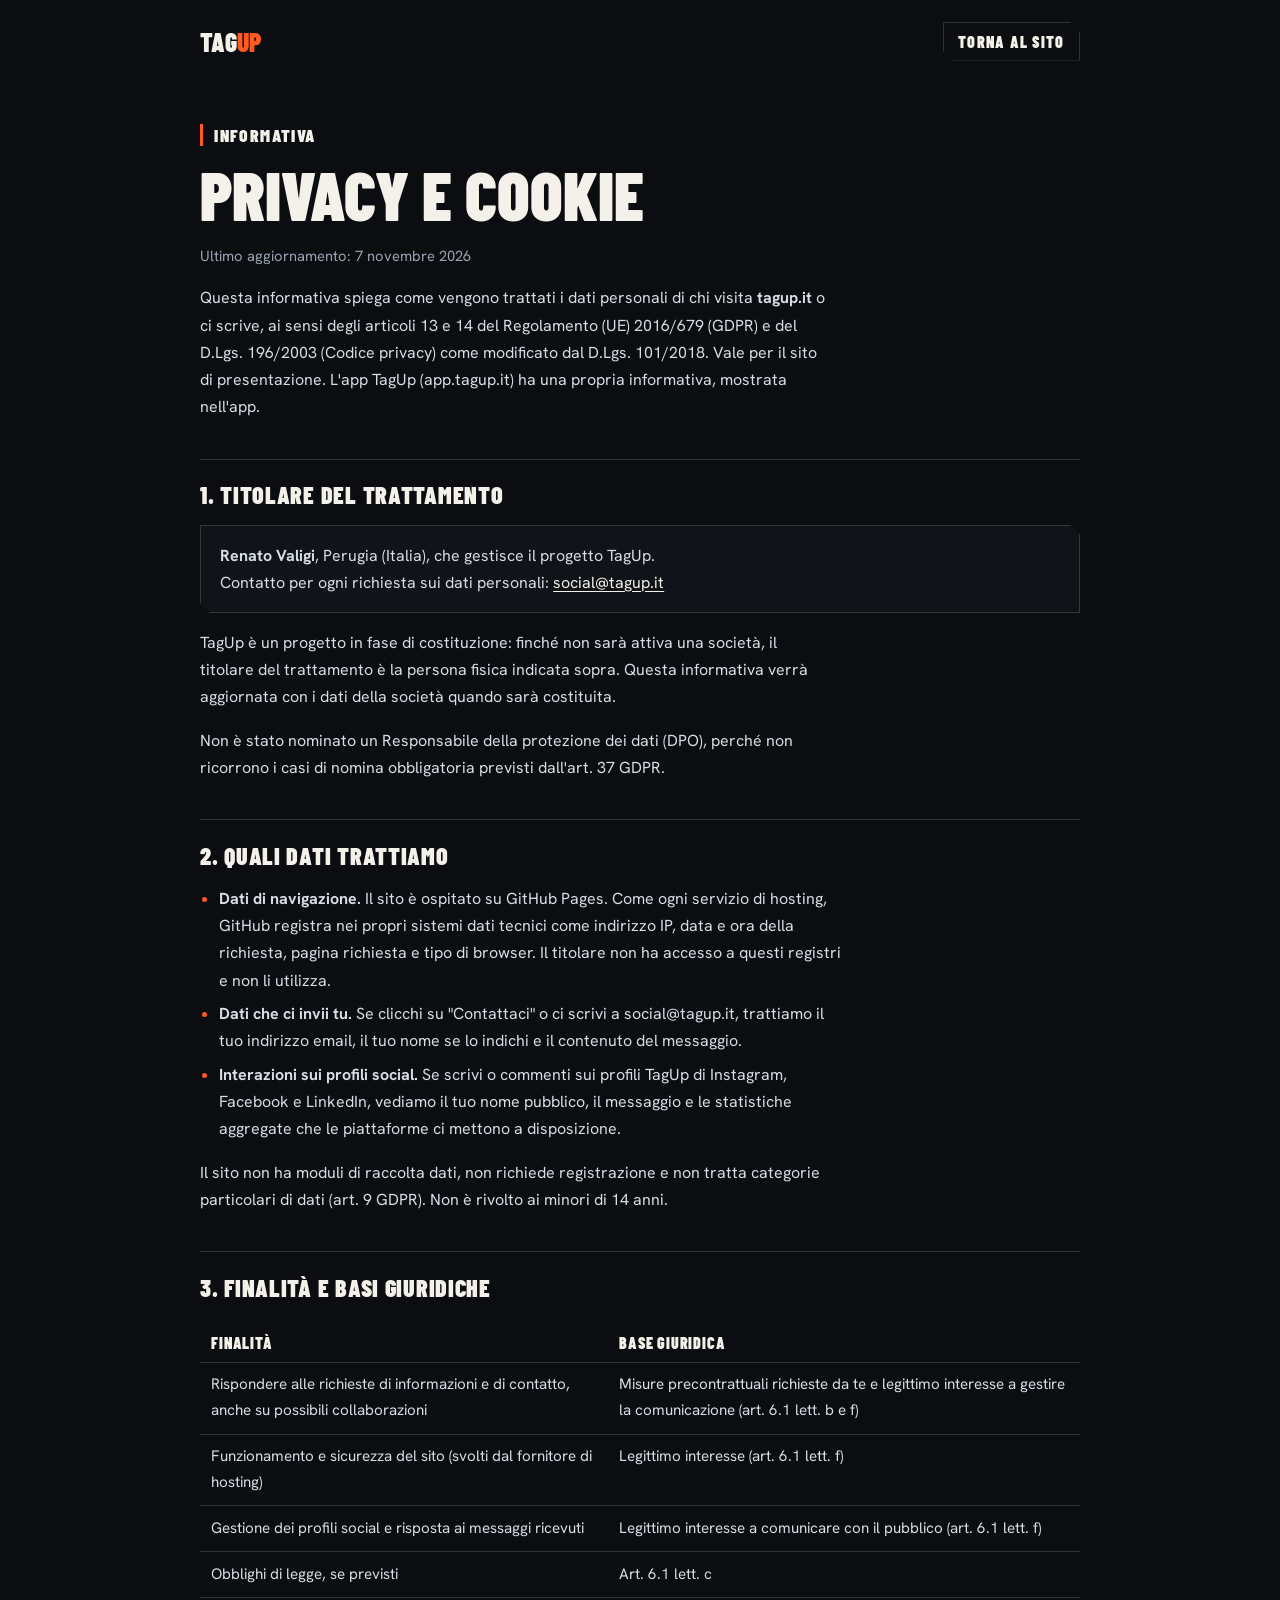
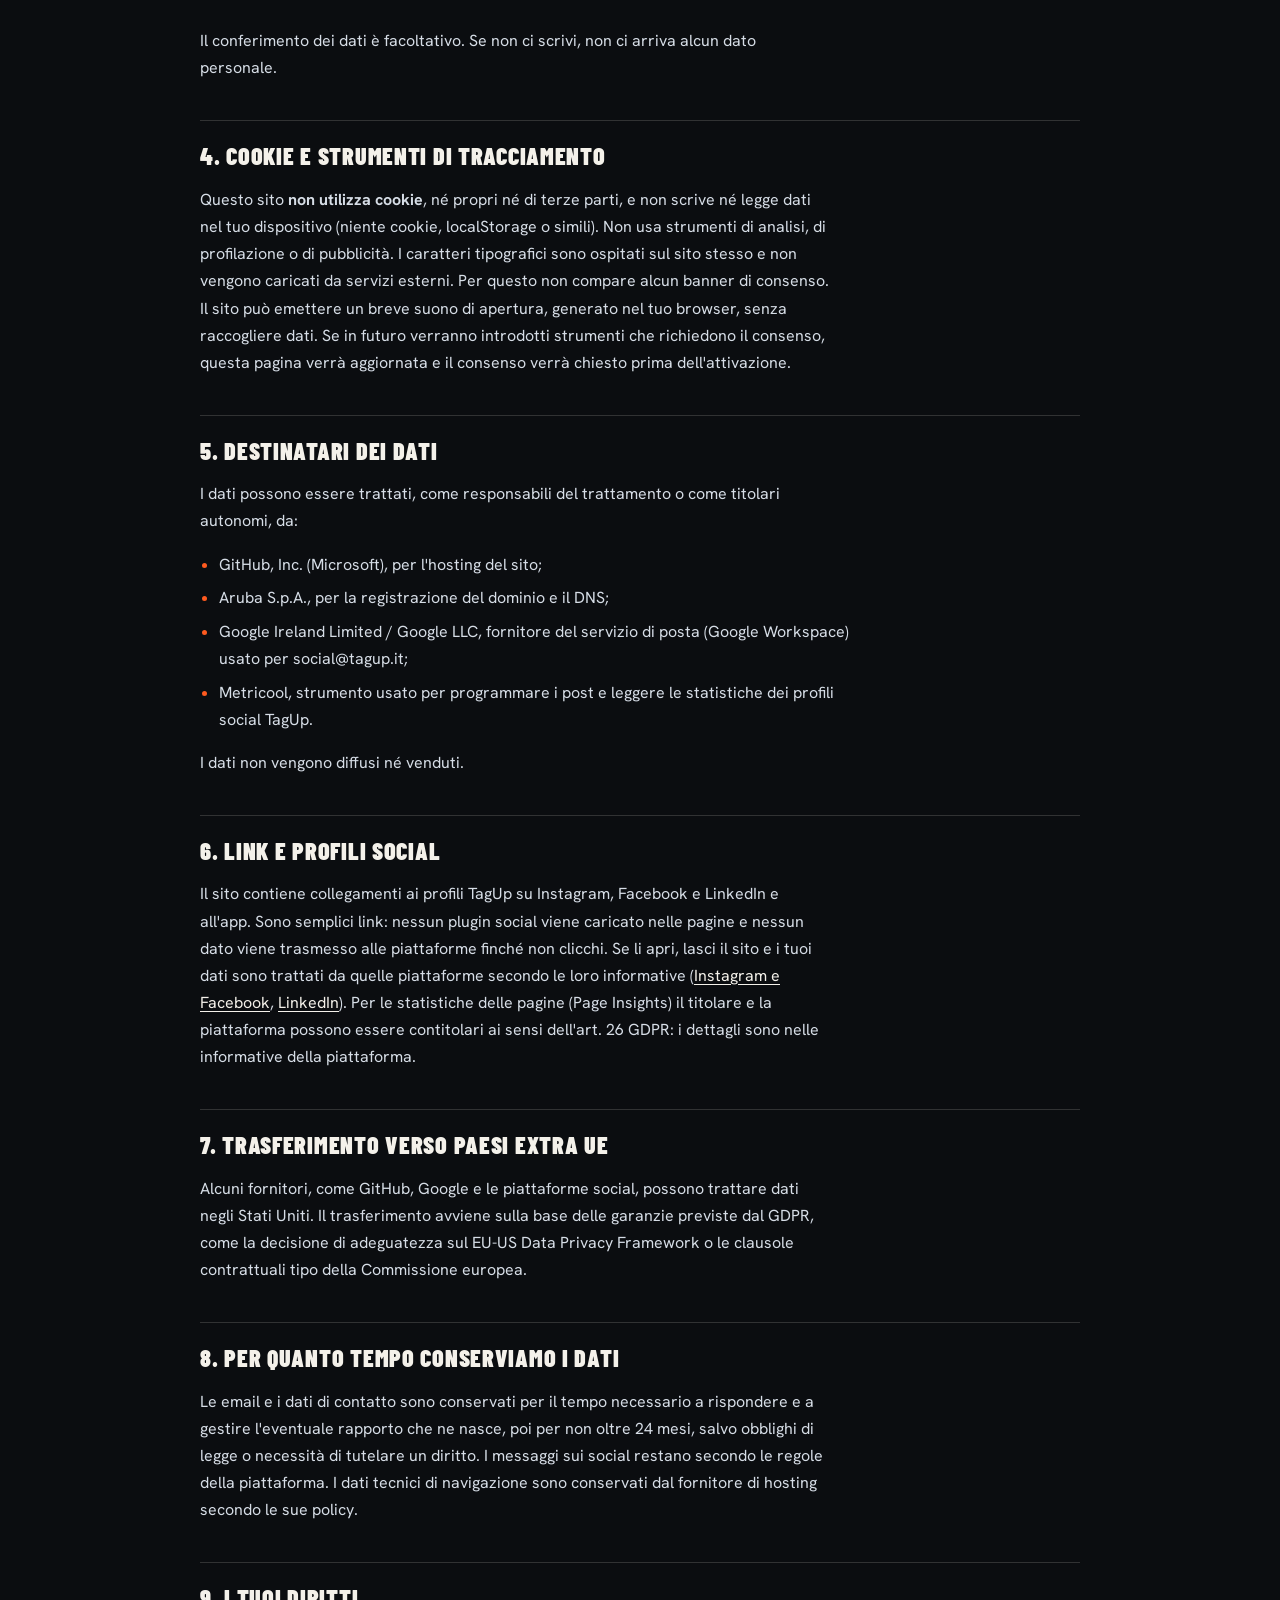
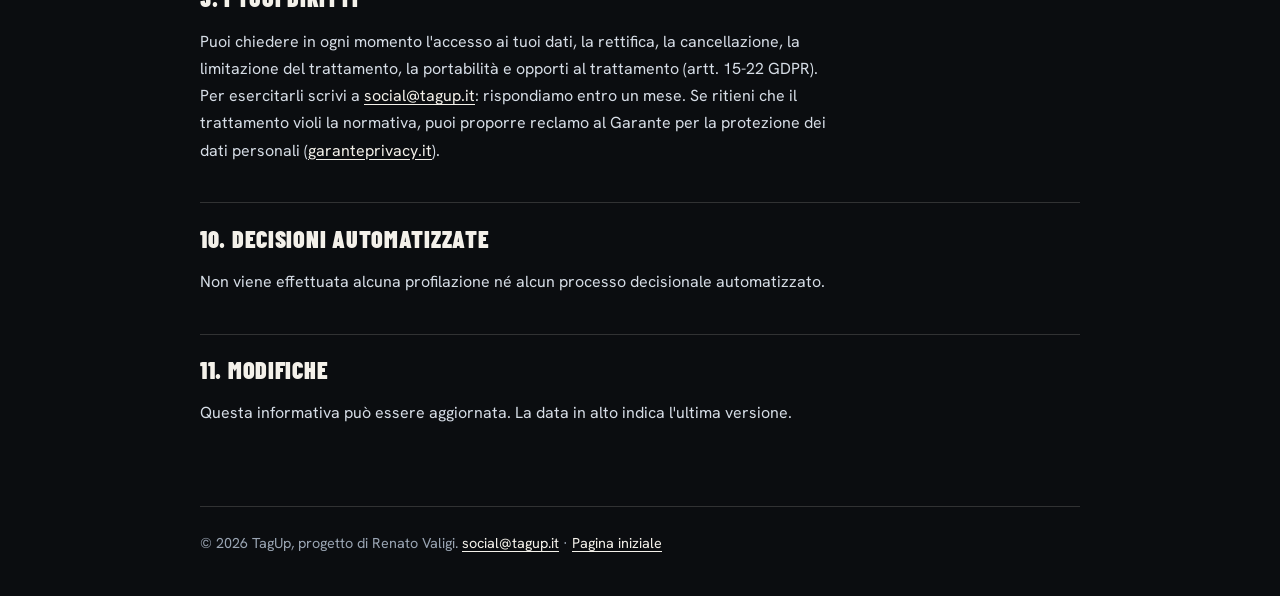
==== commit ab2db691: "Privacy: titolare Renato Valigi, TagUp in fase di costituzione Co-Authored-By: Claude Sonnet 5.5 <no" ====
--- a/privacy.html
+++ b/privacy.html
@@ -27,7 +27,8 @@
 <p>Questa informativa spiega come vengono trattati i dati personali di chi visita <b>tagup.it</b> o ci scrive, ai sensi degli articoli 13 e 14 del Regolamento (UE) 2016/679 (GDPR) e del D.Lgs. 196/2003 (Codice privacy) come modificato dal D.Lgs. 101/2018. Vale per il sito di presentazione. L'app TagUp (app.tagup.it) ha una propria informativa, mostrata nell'app.</p>
 
 <h2>1. Titolare del trattamento</h2>
-<div class="box"><b>TagUp</b>, progetto gestito da Renato Valigi, Perugia (Italia).<br>Contatto per ogni richiesta sui dati personali: <a href="mailto:social@tagup.it">social@tagup.it</a></div>
+<div class="box"><b>Renato Valigi</b>, Perugia (Italia), che gestisce il progetto TagUp.<br>Contatto per ogni richiesta sui dati personali: <a href="mailto:social@tagup.it">social@tagup.it</a></div>
+<p>TagUp è un progetto in fase di costituzione: finché non sarà attiva una società, il titolare del trattamento è la persona fisica indicata sopra. Questa informativa verrà aggiornata con i dati della società quando sarà costituita.</p>
 <p>Non è stato nominato un Responsabile della protezione dei dati (DPO), perché non ricorrono i casi di nomina obbligatoria previsti dall'art. 37 GDPR.</p>
 
 <h2>2. Quali dati trattiamo</h2>
@@ -78,5 +79,5 @@
 <h2>11. Modifiche</h2>
 <p>Questa informativa può essere aggiornata. La data in alto indica l'ultima versione.</p>
 </main>
-<footer>&copy; 2026 TagUp. <a href="mailto:social@tagup.it">social@tagup.it</a> &middot; <a href="/">Pagina iniziale</a></footer>
+<footer>&copy; 2026 TagUp, progetto di Renato Valigi. <a href="mailto:social@tagup.it">social@tagup.it</a> &middot; <a href="/">Pagina iniziale</a></footer>
 </body></html>
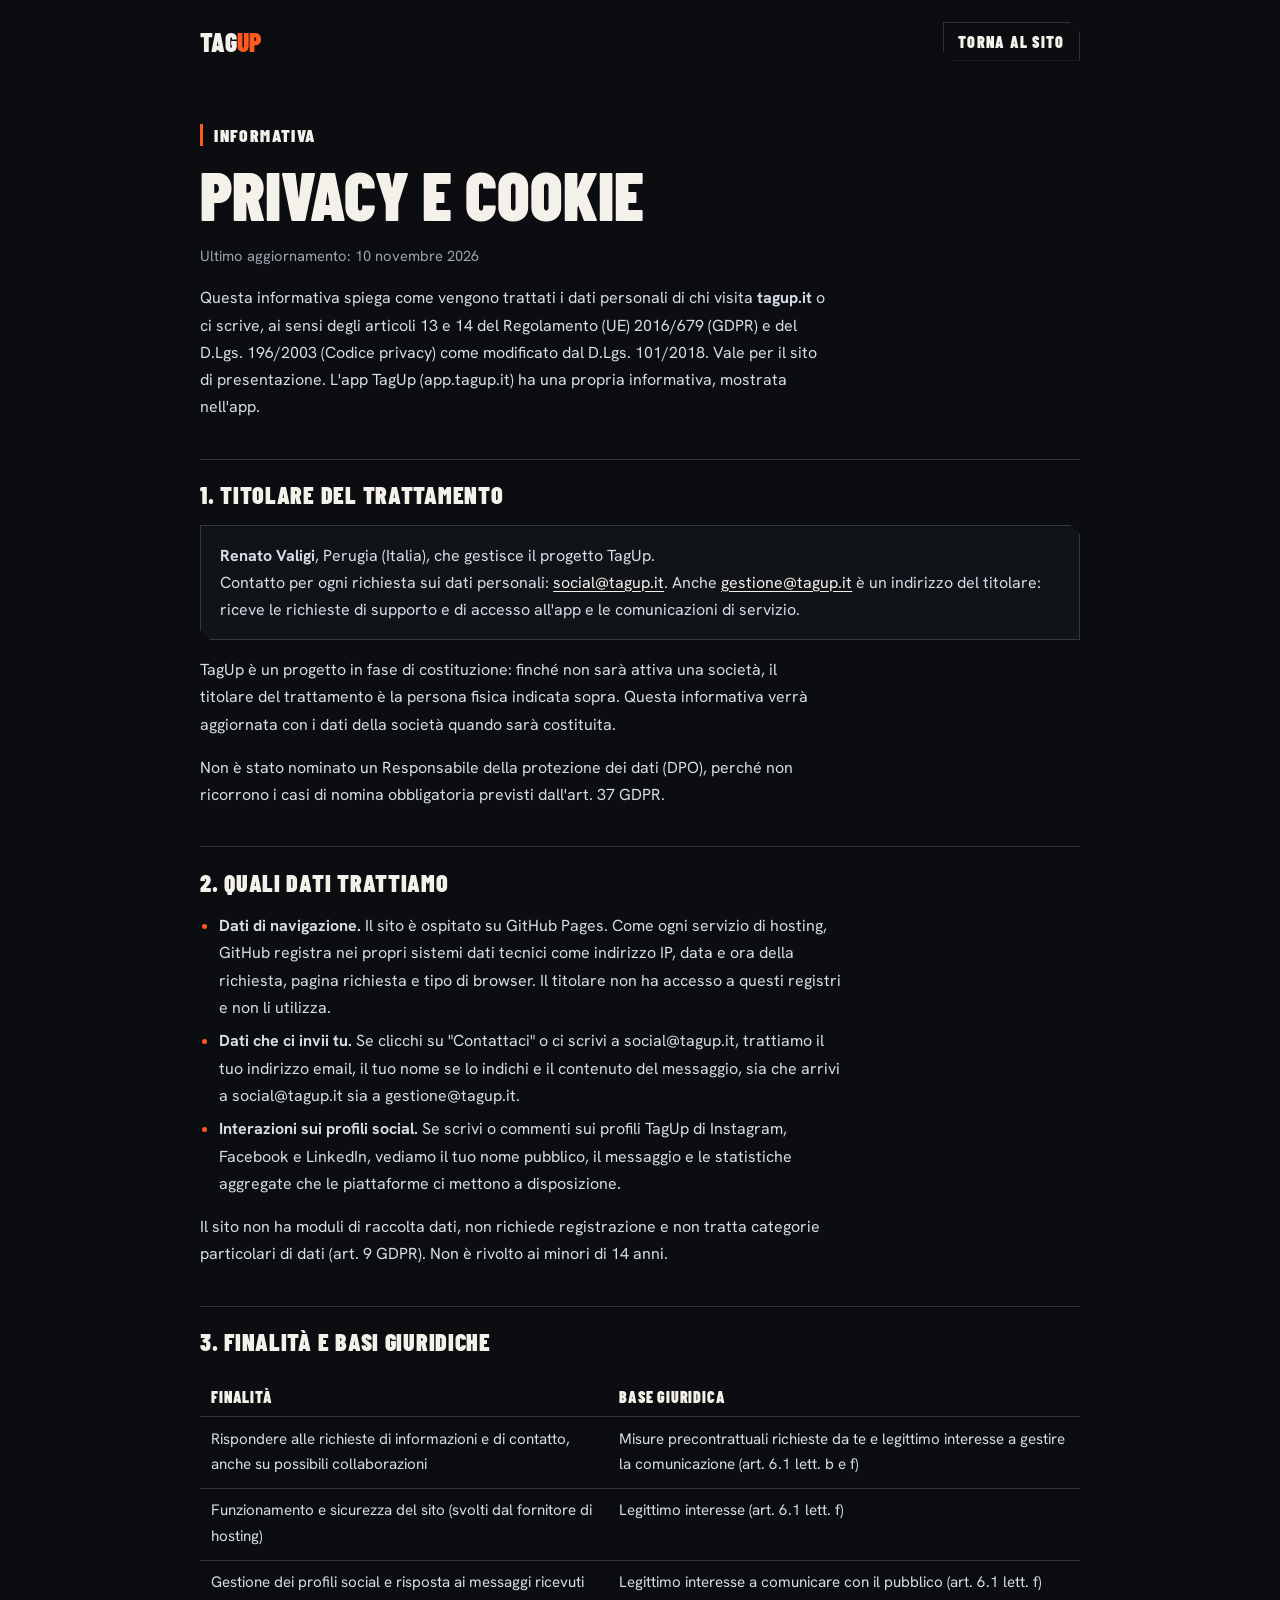
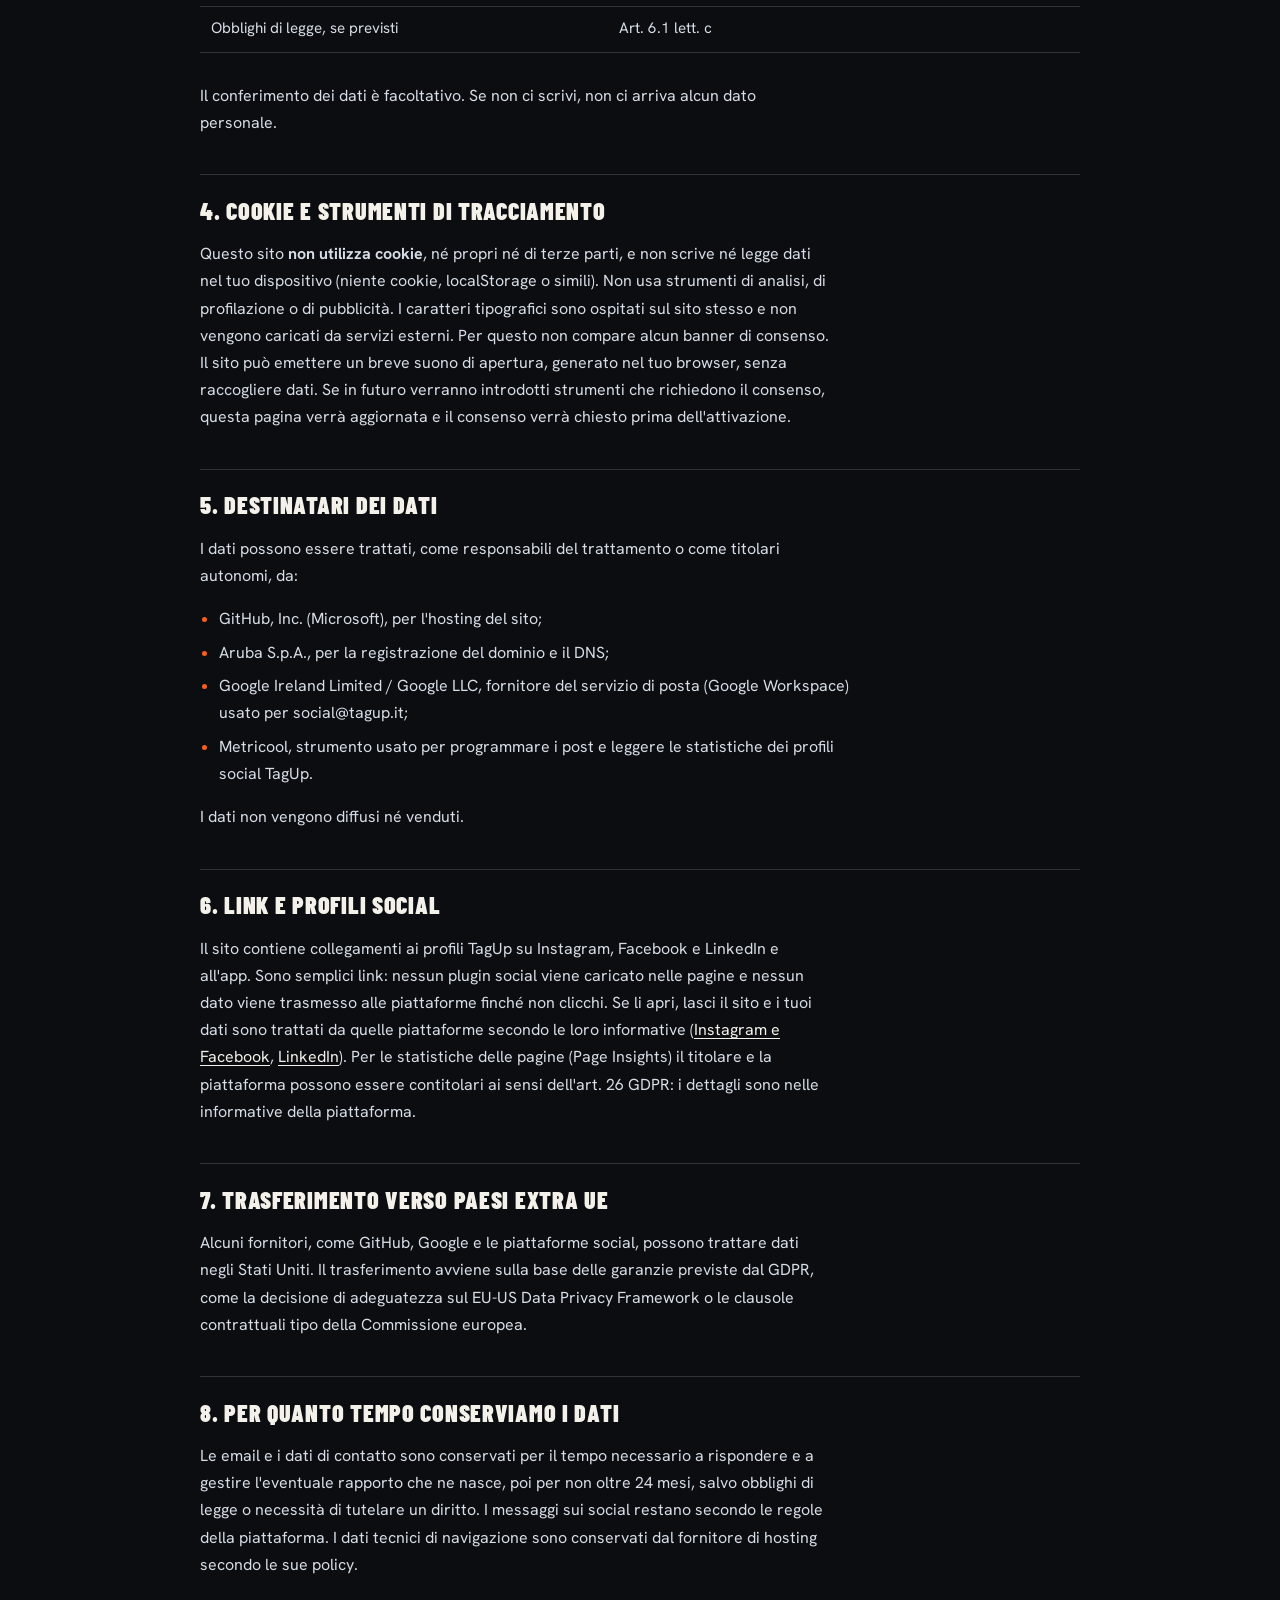
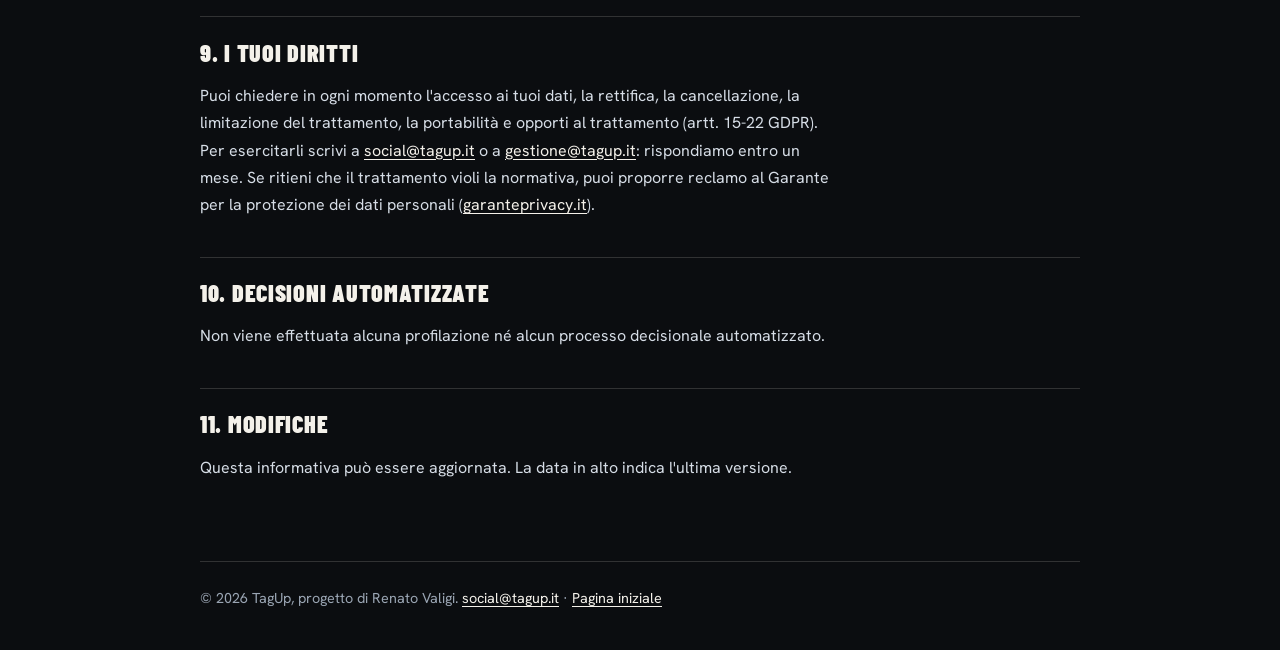
==== commit ff117973: "Privacy: aggiunto gestione@tagup.it; rimossi parametri di tracciamento dai link social Co-Authored-B" ====
--- a/privacy.html
+++ b/privacy.html
@@ -23,18 +23,18 @@
 <header class="top"><a class="brand" href="/" aria-label="TagUp, pagina iniziale">Tag<b>Up</b></a><a class="back" href="/">Torna al sito</a></header>
 <main id="main">
 <p class="ey">Informativa</p><h1>Privacy e cookie</h1>
-<p class="date">Ultimo aggiornamento: 7 novembre 2026</p>
+<p class="date">Ultimo aggiornamento: 10 novembre 2026</p>
 <p>Questa informativa spiega come vengono trattati i dati personali di chi visita <b>tagup.it</b> o ci scrive, ai sensi degli articoli 13 e 14 del Regolamento (UE) 2016/679 (GDPR) e del D.Lgs. 196/2003 (Codice privacy) come modificato dal D.Lgs. 101/2018. Vale per il sito di presentazione. L'app TagUp (app.tagup.it) ha una propria informativa, mostrata nell'app.</p>
 
 <h2>1. Titolare del trattamento</h2>
-<div class="box"><b>Renato Valigi</b>, Perugia (Italia), che gestisce il progetto TagUp.<br>Contatto per ogni richiesta sui dati personali: <a href="mailto:social@tagup.it">social@tagup.it</a></div>
+<div class="box"><b>Renato Valigi</b>, Perugia (Italia), che gestisce il progetto TagUp.<br>Contatto per ogni richiesta sui dati personali: <a href="mailto:social@tagup.it">social@tagup.it</a>. Anche <a href="mailto:gestione@tagup.it">gestione@tagup.it</a> è un indirizzo del titolare: riceve le richieste di supporto e di accesso all'app e le comunicazioni di servizio.</div>
 <p>TagUp è un progetto in fase di costituzione: finché non sarà attiva una società, il titolare del trattamento è la persona fisica indicata sopra. Questa informativa verrà aggiornata con i dati della società quando sarà costituita.</p>
 <p>Non è stato nominato un Responsabile della protezione dei dati (DPO), perché non ricorrono i casi di nomina obbligatoria previsti dall'art. 37 GDPR.</p>
 
 <h2>2. Quali dati trattiamo</h2>
 <ul>
 <li><b>Dati di navigazione.</b> Il sito è ospitato su GitHub Pages. Come ogni servizio di hosting, GitHub registra nei propri sistemi dati tecnici come indirizzo IP, data e ora della richiesta, pagina richiesta e tipo di browser. Il titolare non ha accesso a questi registri e non li utilizza.</li>
-<li><b>Dati che ci invii tu.</b> Se clicchi su "Contattaci" o ci scrivi a social@tagup.it, trattiamo il tuo indirizzo email, il tuo nome se lo indichi e il contenuto del messaggio.</li>
+<li><b>Dati che ci invii tu.</b> Se clicchi su "Contattaci" o ci scrivi a social@tagup.it, trattiamo il tuo indirizzo email, il tuo nome se lo indichi e il contenuto del messaggio, sia che arrivi a social@tagup.it sia a gestione@tagup.it.</li>
 <li><b>Interazioni sui profili social.</b> Se scrivi o commenti sui profili TagUp di Instagram, Facebook e LinkedIn, vediamo il tuo nome pubblico, il messaggio e le statistiche aggregate che le piattaforme ci mettono a disposizione.</li>
 </ul>
 <p>Il sito non ha moduli di raccolta dati, non richiede registrazione e non tratta categorie particolari di dati (art. 9 GDPR). Non è rivolto ai minori di 14 anni.</p>
@@ -71,7 +71,7 @@
 <p>Le email e i dati di contatto sono conservati per il tempo necessario a rispondere e a gestire l'eventuale rapporto che ne nasce, poi per non oltre 24 mesi, salvo obblighi di legge o necessità di tutelare un diritto. I messaggi sui social restano secondo le regole della piattaforma. I dati tecnici di navigazione sono conservati dal fornitore di hosting secondo le sue policy.</p>
 
 <h2>9. I tuoi diritti</h2>
-<p>Puoi chiedere in ogni momento l'accesso ai tuoi dati, la rettifica, la cancellazione, la limitazione del trattamento, la portabilità e opporti al trattamento (artt. 15-22 GDPR). Per esercitarli scrivi a <a href="mailto:social@tagup.it">social@tagup.it</a>: rispondiamo entro un mese. Se ritieni che il trattamento violi la normativa, puoi proporre reclamo al Garante per la protezione dei dati personali (<a href="https://www.garanteprivacy.it" target="_blank" rel="noopener">garanteprivacy.it</a>).</p>
+<p>Puoi chiedere in ogni momento l'accesso ai tuoi dati, la rettifica, la cancellazione, la limitazione del trattamento, la portabilità e opporti al trattamento (artt. 15-22 GDPR). Per esercitarli scrivi a <a href="mailto:social@tagup.it">social@tagup.it</a> o a <a href="mailto:gestione@tagup.it">gestione@tagup.it</a>: rispondiamo entro un mese. Se ritieni che il trattamento violi la normativa, puoi proporre reclamo al Garante per la protezione dei dati personali (<a href="https://www.garanteprivacy.it" target="_blank" rel="noopener">garanteprivacy.it</a>).</p>
 
 <h2>10. Decisioni automatizzate</h2>
 <p>Non viene effettuata alcuna profilazione né alcun processo decisionale automatizzato.</p>
